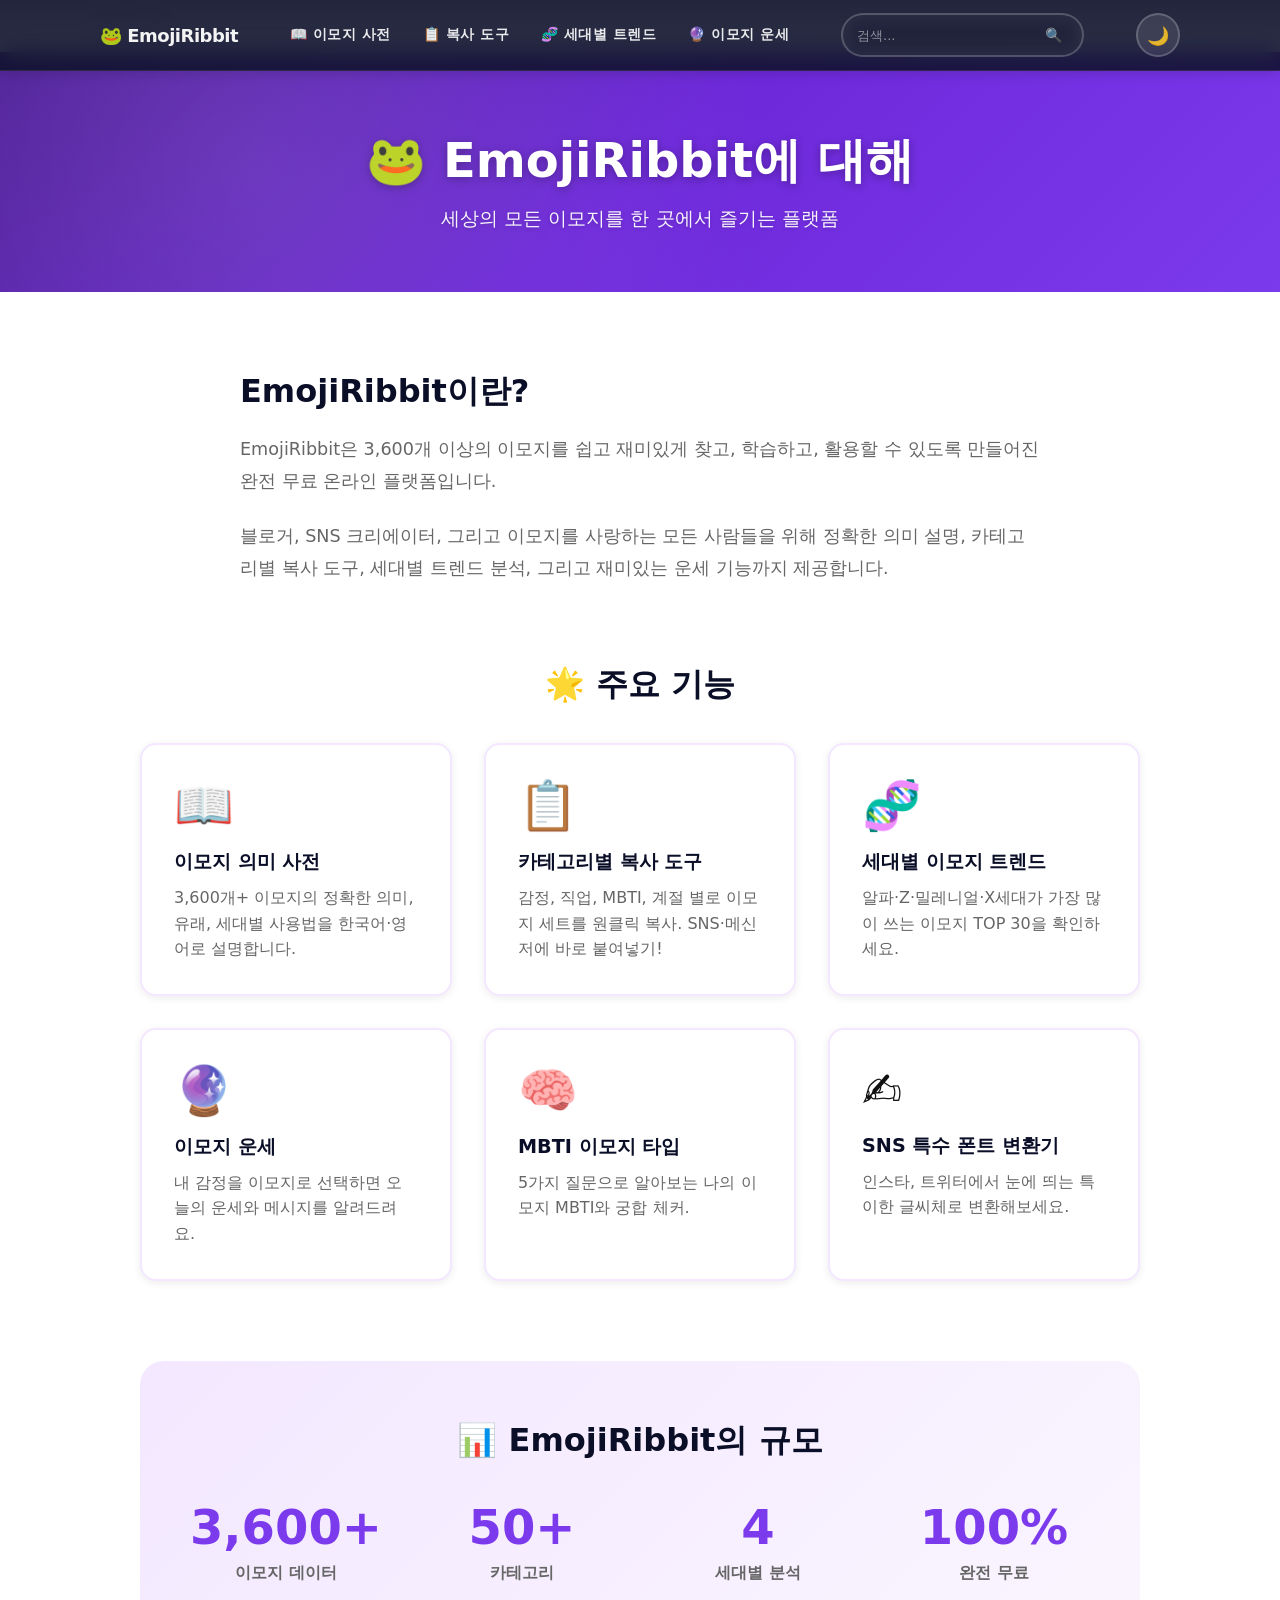
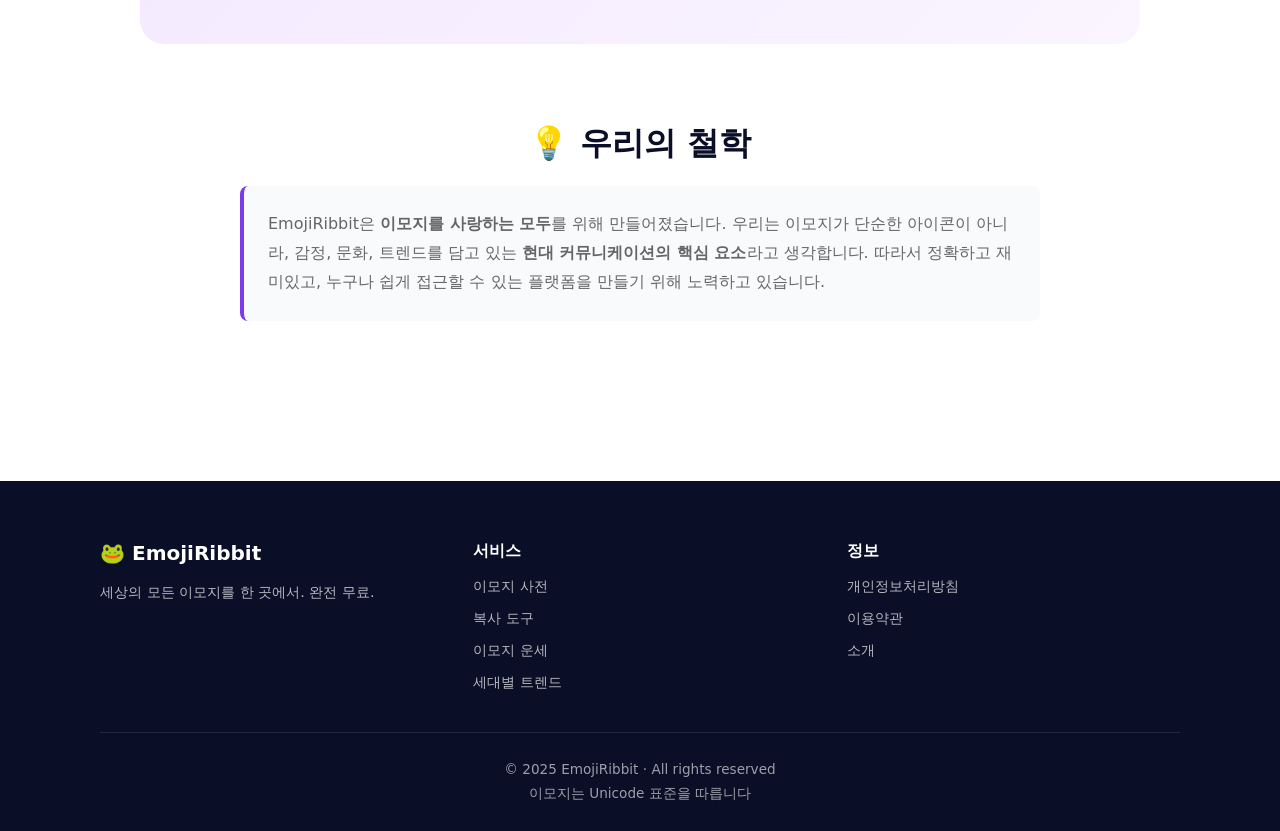
==== ad-site-main/about.html @ 046607f4 "Add files via upload" ====
<!DOCTYPE html>
<html lang="ko">
  <head>
    <meta charset="UTF-8" />
    <meta name="viewport" content="width=device-width, initial-scale=1.0" />
    <title>소개 - EmojiRibbit</title>
    <meta name="description" content="EmojiRibbit에 대해 알아보세요" />

    <!-- Favicon -->
    <link rel="icon" type="image/x-icon" href="assets/images/icon/favicon.ico" />
    <link rel="icon" type="image/png" href="assets/images/icon/favicon.png" />

    <link rel="stylesheet" href="https://cdnjs.cloudflare.com/ajax/libs/animate.css/4.1.1/animate.min.css" />
    <link rel="stylesheet" href="https://unpkg.com/aos@2.3.1/dist/aos.css" />
    <link rel="stylesheet" href="assets/css/commons.css" />
    <link rel="stylesheet" href="assets/css/style.css" />
    <link rel="stylesheet" href="assets/css/subpage.css" />
  </head>

  <body>
    <!-- Header -->
    <header class="site-header">
      <div class="container">
        <div class="site-header__inner">
          <a href="index.html" class="site-logo">🐸 EmojiRibbit</a>
          <nav class="site-nav">
            <a href="dictionary.html" class="site-nav__link">📖 이모지 사전</a>
            <a href="copy-tool.html" class="site-nav__link">📋 복사 도구</a>
            <a href="trends.html" class="site-nav__link">🧬 세대별 트렌드</a>
            <a href="fortune.html" class="site-nav__link">🔮 이모지 운세</a>
          </nav>
          <div class="search-wrapper">
            <input type="search" class="search-input" placeholder="검색..." />
            <button class="search-btn">🔍</button>
          </div>
          <button class="theme-toggle" data-theme-toggle>
            <span class="theme-icon">🌙</span>
          </button>
          <button class="nav-toggle" data-nav-toggle>
            <span class="nav-toggle__line"></span>
            <span class="nav-toggle__line"></span>
            <span class="nav-toggle__line"></span>
          </button>
        </div>
      </div>
    </header>

    <!-- Breadcrumb -->
    <section class="breadcrumb-section">
      <div class="container">
        <div class="breadcrumb">
          <a href="index.html" class="breadcrumb__link">홈</a>
          <span class="breadcrumb__separator">/</span>
          <span class="breadcrumb__current">소개</span>
        </div>
      </div>
    </section>

    <!-- Hero Section -->
    <section class="page-hero" style="background:linear-gradient(135deg, #4c1d95 0%, #6d28d9 50%, #7c3aed 100%);
      padding:80px 20px 60px; text-align:center; color:white;">
      <div class="container">
        <h1 style="font-size:3rem; font-weight:800; margin-bottom:16px; text-shadow:0 2px 8px rgba(0,0,0,0.3);">
          🐸 EmojiRibbit에 대해
        </h1>
        <p style="font-size:1.2rem; opacity:0.95; text-shadow:0 1px 4px rgba(0,0,0,0.2);">
          세상의 모든 이모지를 한 곳에서 즐기는 플랫폼
        </p>
      </div>
    </section>

    <!-- Main Content -->
    <main class="container" style="padding:80px 20px;">
      
      <!-- 프로젝트 소개 -->
      <section style="max-width:800px; margin:0 auto 80px;">
        <h2 style="font-size:2rem; font-weight:700; color:#0a0e27; margin-bottom:24px;">
          EmojiRibbit이란?
        </h2>
        <p style="font-size:1.1rem; color:#666; line-height:1.8; margin-bottom:24px;">
          EmojiRibbit은 3,600개 이상의 이모지를 쉽고 재미있게 찾고, 학습하고, 활용할 수 있도록 만들어진 
          완전 무료 온라인 플랫폼입니다.
        </p>
        <p style="font-size:1.1rem; color:#666; line-height:1.8;">
          블로거, SNS 크리에이터, 그리고 이모지를 사랑하는 모든 사람들을 위해 
          정확한 의미 설명, 카테고리별 복사 도구, 세대별 트렌드 분석, 그리고 재미있는 운세 기능까지 
          제공합니다.
        </p>
      </section>

      <!-- 주요 기능 -->
      <section style="max-width:1000px; margin:0 auto 80px;">
        <h2 style="font-size:2rem; font-weight:700; color:#0a0e27; margin-bottom:40px; text-align:center;">
          🌟 주요 기능
        </h2>
        
        <div style="display:grid; grid-template-columns:repeat(auto-fit, minmax(260px, 1fr)); gap:32px;">
          <!-- Feature 1 -->
          <div style="background:white; border-radius:16px; padding:32px; box-shadow:0 2px 8px rgba(0,0,0,0.08);
            border:2px solid #f3e8ff;">
            <div style="font-size:3rem; margin-bottom:16px;">📖</div>
            <h3 style="font-size:1.2rem; font-weight:700; color:#0a0e27; margin-bottom:12px;">
              이모지 의미 사전
            </h3>
            <p style="color:#666; line-height:1.6;">
              3,600개+ 이모지의 정확한 의미, 유래, 세대별 사용법을 한국어·영어로 설명합니다.
            </p>
          </div>

          <!-- Feature 2 -->
          <div style="background:white; border-radius:16px; padding:32px; box-shadow:0 2px 8px rgba(0,0,0,0.08);
            border:2px solid #f3e8ff;">
            <div style="font-size:3rem; margin-bottom:16px;">📋</div>
            <h3 style="font-size:1.2rem; font-weight:700; color:#0a0e27; margin-bottom:12px;">
              카테고리별 복사 도구
            </h3>
            <p style="color:#666; line-height:1.6;">
              감정, 직업, MBTI, 계절 별로 이모지 세트를 원클릭 복사. SNS·메신저에 바로 붙여넣기!
            </p>
          </div>

          <!-- Feature 3 -->
          <div style="background:white; border-radius:16px; padding:32px; box-shadow:0 2px 8px rgba(0,0,0,0.08);
            border:2px solid #f3e8ff;">
            <div style="font-size:3rem; margin-bottom:16px;">🧬</div>
            <h3 style="font-size:1.2rem; font-weight:700; color:#0a0e27; margin-bottom:12px;">
              세대별 이모지 트렌드
            </h3>
            <p style="color:#666; line-height:1.6;">
              알파·Z·밀레니얼·X세대가 가장 많이 쓰는 이모지 TOP 30을 확인하세요.
            </p>
          </div>

          <!-- Feature 4 -->
          <div style="background:white; border-radius:16px; padding:32px; box-shadow:0 2px 8px rgba(0,0,0,0.08);
            border:2px solid #f3e8ff;">
            <div style="font-size:3rem; margin-bottom:16px;">🔮</div>
            <h3 style="font-size:1.2rem; font-weight:700; color:#0a0e27; margin-bottom:12px;">
              이모지 운세
            </h3>
            <p style="color:#666; line-height:1.6;">
              내 감정을 이모지로 선택하면 오늘의 운세와 메시지를 알려드려요.
            </p>
          </div>

          <!-- Feature 5 -->
          <div style="background:white; border-radius:16px; padding:32px; box-shadow:0 2px 8px rgba(0,0,0,0.08);
            border:2px solid #f3e8ff;">
            <div style="font-size:3rem; margin-bottom:16px;">🧠</div>
            <h3 style="font-size:1.2rem; font-weight:700; color:#0a0e27; margin-bottom:12px;">
              MBTI 이모지 타입
            </h3>
            <p style="color:#666; line-height:1.6;">
              5가지 질문으로 알아보는 나의 이모지 MBTI와 궁합 체커.
            </p>
          </div>

          <!-- Feature 6 -->
          <div style="background:white; border-radius:16px; padding:32px; box-shadow:0 2px 8px rgba(0,0,0,0.08);
            border:2px solid #f3e8ff;">
            <div style="font-size:3rem; margin-bottom:16px;">✍️</div>
            <h3 style="font-size:1.2rem; font-weight:700; color:#0a0e27; margin-bottom:12px;">
              SNS 특수 폰트 변환기
            </h3>
            <p style="color:#666; line-height:1.6;">
              인스타, 트위터에서 눈에 띄는 특이한 글씨체로 변환해보세요.
            </p>
          </div>
        </div>
      </section>

      <!-- 통계 -->
      <section style="background:linear-gradient(135deg, #f3e8ff 0%, #faf5ff 100%); border-radius:24px;
        padding:60px 40px; text-align:center; margin:0 auto 80px; max-width:1000px;">
        <h2 style="font-size:2rem; font-weight:700; color:#0a0e27; margin-bottom:40px;">
          📊 EmojiRibbit의 규모
        </h2>
        
        <div style="display:grid; grid-template-columns:repeat(auto-fit, minmax(180px, 1fr)); gap:24px;">
          <div>
            <div style="font-size:3rem; font-weight:900; color:#7c3aed; margin-bottom:8px;">3,600+</div>
            <div style="font-size:1rem; color:#666; font-weight:600;">이모지 데이터</div>
          </div>
          <div>
            <div style="font-size:3rem; font-weight:900; color:#7c3aed; margin-bottom:8px;">50+</div>
            <div style="font-size:1rem; color:#666; font-weight:600;">카테고리</div>
          </div>
          <div>
            <div style="font-size:3rem; font-weight:900; color:#7c3aed; margin-bottom:8px;">4</div>
            <div style="font-size:1rem; color:#666; font-weight:600;">세대별 분석</div>
          </div>
          <div>
            <div style="font-size:3rem; font-weight:900; color:#7c3aed; margin-bottom:8px;">100%</div>
            <div style="font-size:1rem; color:#666; font-weight:600;">완전 무료</div>
          </div>
        </div>
      </section>

      <!-- 개발 철학 -->
      <section style="max-width:800px; margin:0 auto 80px;">
        <h2 style="font-size:2rem; font-weight:700; color:#0a0e27; margin-bottom:24px; text-align:center;">
          💡 우리의 철학
        </h2>
        <div style="background:#f9fafb; border-left:4px solid #7c3aed; padding:24px; border-radius:8px;">
          <p style="color:#666; line-height:1.8; margin:0;">
            EmojiRibbit은 <strong>이모지를 사랑하는 모두</strong>를 위해 만들어졌습니다. 
            우리는 이모지가 단순한 아이콘이 아니라, 감정, 문화, 트렌드를 담고 있는 
            <strong>현대 커뮤니케이션의 핵심 요소</strong>라고 생각합니다. 
            따라서 정확하고 재미있고, 누구나 쉽게 접근할 수 있는 플랫폼을 만들기 위해 노력하고 있습니다.
          </p>
        </div>
      </section>

    </main>

    <!-- Footer -->
    <footer class="site-footer">
      <div class="container">
        <div class="site-footer__content">
          <div class="site-footer__section">
            <div class="site-footer__logo">🐸 EmojiRibbit</div>
            <p class="site-footer__description">세상의 모든 이모지를 한 곳에서. 완전 무료.</p>
          </div>
          <div class="site-footer__section">
            <h3 class="site-footer__heading">서비스</h3>
            <ul class="site-footer__list">
              <li><a href="dictionary.html">이모지 사전</a></li>
              <li><a href="copy-tool.html">복사 도구</a></li>
              <li><a href="fortune.html">이모지 운세</a></li>
              <li><a href="trends.html">세대별 트렌드</a></li>
            </ul>
          </div>
          <div class="site-footer__section">
            <h3 class="site-footer__heading">정보</h3>
            <ul class="site-footer__list">
              <li><a href="privacy.html">개인정보처리방침</a></li>
              <li><a href="terms.html">이용약관</a></li>
              <li><a href="about.html">소개</a></li>
            </ul>
          </div>
        </div>
        <div class="site-footer__bottom">
          <p>&copy; 2025 EmojiRibbit · All rights reserved</p>
          <p>이모지는 Unicode 표준을 따릅니다</p>
        </div>
      </div>
    </footer>

    <!-- Scripts -->
    <script src="https://unpkg.com/aos@2.3.1/dist/aos.js"></script>
    <script src="assets/js/main.js"></script>
    <script src="assets/js/page-transition.js"></script>
  </body>
</html>
---- ad-site-main/assets/css/commons.css ----
/* commons.css
  - 프로젝트 전역(공통) 스타일 가이드 전용
  - reset/normalize, typography scale, color tokens, spacing, layout util 등을 여기에 둡니다.
*/

/* ========== Design Tokens ========== */
:root {
  /* Light Mode */
  --color-text: #111;
  --color-muted: #666;
  --color-bg: #fff;
  --color-border: #e5e7eb;

  /* Dark Mode */
  --color-text-dark: #f5f5f5;
  --color-muted-dark: #b0b0b0;
  --color-bg-dark: #0f0f0f;
  --color-border-dark: #2a2a2a;

  /* Brand Colors */
  --color-primary: #6366f1;
  --color-primary-dark: #818cf8;
  --color-accent: #ec4899;
  --color-success: #10b981;

  /* Gradients */
  --gradient-hero: linear-gradient(135deg, #667eea 0%, #764ba2 25%, #f093fb 50%, #4facfe 75%, #00f2fe 100%);
  --gradient-hero-mobile: linear-gradient(180deg, #667eea 0%, #764ba2 50%, #f093fb 100%);

  --font-sans: system-ui, -apple-system, "Segoe UI", Roboto, "Noto Sans KR",
    "Apple SD Gothic Neo", "Malgun Gothic", "Helvetica Neue", Arial, sans-serif;

  --radius-1: 8px;
  --radius-2: 12px;
  --radius-3: 16px;
  --shadow-1: 0 8px 24px rgba(0, 0, 0, 0.08);
  --shadow-2: 0 12px 32px rgba(0, 0, 0, 0.12);
  --shadow-3: 0 20px 48px rgba(0, 0, 0, 0.16);

  /* Transitions */
  --transition-fast: 150ms ease;
  --transition-base: 250ms ease;
  --transition-slow: 400ms ease;
}

/* Dark Mode */
html[data-theme="dark"] {
  --color-text: var(--color-text-dark);
  --color-muted: var(--color-muted-dark);
  --color-bg: var(--color-bg-dark);
  --color-border: var(--color-border-dark);
}

/* ========== Base / Reset (lightweight) ========== */
*,
*::before,
*::after {
  box-sizing: border-box;
}

html,
body {
  height: 100%;
  scroll-behavior: smooth;
}

body {
  margin: 0;
  font-family: var(--font-sans);
  color: var(--color-text);
  background: var(--color-bg);
  -webkit-font-smoothing: antialiased;
  -moz-osx-font-smoothing: grayscale;
  text-rendering: optimizeLegibility;
  transition: background-color var(--transition-base),
    color var(--transition-base);
}

img,
svg,
video,
canvas {
  display: block;
  max-width: 100%;
}

a {
  color: inherit;
  text-decoration: none;
}

button,
input,
select,
textarea {
  font: inherit;
}

/* ========== Typography ========== */
h1, h2, h3, h4, h5, h6 {
  margin: 0;
  font-weight: 700;
  line-height: 1.2;
}

p {
  margin: 0;
}

/* ========== Buttons (Base Style) ========== */
.btn {
  display: inline-flex;
  align-items: center;
  justify-content: center;
  gap: 8px;
  padding: 14px 28px;
  border-radius: var(--radius-2);
  font-size: 14px;
  font-weight: 600;
  letter-spacing: 0.5px;
  border: none;
  cursor: pointer;
  transition: all var(--transition-fast);
  text-decoration: none;
}

.btn--primary {
  background: linear-gradient(135deg, #667eea 0%, #764ba2 100%);
  color: white;
  box-shadow: 0 4px 15px rgba(102, 126, 234, 0.4);
}

.btn--primary:hover {
  transform: translateY(-2px);
  box-shadow: 0 6px 20px rgba(102, 126, 234, 0.6);
}

.btn--primary:active {
  transform: translateY(0);
}

.btn--secondary {
  background: rgba(236, 72, 153, 0.1);
  color: #ec4899;
  border: 2px solid #ec4899;
}

.btn--secondary:hover {
  background: rgba(236, 72, 153, 0.2);
  transform: translateY(-2px);
}

.btn--secondary:active {
  transform: translateY(0);
}

/* ========== Utilities ========== */
.container {
  width: min(1120px, calc(100% - 40px));
  margin-inline: auto;
  padding-inline: 20px;
}

.sr-only {
  position: absolute;
  width: 1px;
  height: 1px;
  padding: 0;
  margin: -1px;
  overflow: hidden;
  clip: rect(0, 0, 0, 0);
  white-space: nowrap;
  border: 0;
}

/* Responsive Typography Scale */
@media (max-width: 768px) {
  .container {
    width: min(100%, calc(100% - 32px));
  }
}

/* Toast Animations */
@keyframes slideIn {
  from {
    transform: translateX(120%);
    opacity: 0;
  }
  to {
    transform: translateX(0);
    opacity: 1;
  }
}

@keyframes slideOut {
  from {
    transform: translateX(0);
    opacity: 1;
  }
  to {
    transform: translateX(120%);
    opacity: 0;
  }
}
---- ad-site-main/assets/css/style.css ----
/* style.css
  - 페이지/섹션별 디자인 구현 전용
  - commons.css의 토큰/유틸을 가져다 실제 UI를 여기서 구성합니다.
*/

/* ========== Hero: Rich Multi-Color Gradient Background ========== */

/* Main Hero Container */
.hero {
  position: relative;
  width: 100vw;
  height: 100vh;
  overflow: hidden;
  display: grid;
  place-items: center;
  isolation: isolate;
  background: #0a0e27;
}

/* Multi-Layer Gradient Overlay for Rich Color Depth */
.hero__overlay {
  position: absolute;
  inset: 0;
  z-index: 1;
  background:
    /* Base linear gradient: left to right with purple, blue, pink, orange */
    linear-gradient(
      135deg,
      #2d1b5e 0%,
      #3d2878 15%,
      #2c5282 25%,
      #6b4fa1 35%,
      #b946ef 50%,
      #ec4899 65%,
      #f97316 80%,
      #ea580c 100%
    );
  
  /* Radial gradient: top-left blue/purple glow */
  background-blend-mode: multiply;
}

.hero__overlay::before {
  content: "";
  position: absolute;
  inset: 0;
  background: radial-gradient(
    circle 600px at 20% 30%,
    rgba(59, 130, 246, 0.4) 0%,
    rgba(99, 102, 241, 0.2) 30%,
    transparent 70%
  );
  pointer-events: none;
  z-index: 2;
}

.hero__overlay::after {
  content: "";
  position: absolute;
  inset: 0;
  background:
    /* Bottom-right orange/red glow */
    radial-gradient(
      circle 800px at 85% 90%,
      rgba(249, 115, 22, 0.5) 0%,
      rgba(234, 88, 12, 0.3) 30%,
      transparent 60%
    ),
    /* Left-bottom cyan glow */
    radial-gradient(
      circle 400px at 15% 75%,
      rgba(34, 211, 238, 0.3) 0%,
      transparent 50%
    ),
    /* Center-top pink glow */
    radial-gradient(
      circle 500px at 50% 20%,
      rgba(236, 72, 153, 0.3) 0%,
      transparent 50%
    );
  pointer-events: none;
  z-index: 1;
}

/* Soft glow animation */
@keyframes glowPulse {
  0%, 100% {
    opacity: 0.95;
  }
  50% {
    opacity: 1;
  }
}

.hero__overlay {
  animation: glowPulse 8s ease-in-out infinite;
}

/* ========== Character Images Positioning ========== */
.hero__character {
  position: absolute;
  z-index: 2;
  max-width: none;
}

/* Left bottom character - hero-bg1 */
.hero__character--left {
  width: clamp(280px, 35vw, 500px);
  height: auto;
  bottom: -80px;
  left: -120px;
  animation: floatLeft 6s ease-in-out infinite;
  filter: drop-shadow(0 10px 30px rgba(0, 0, 0, 0.3));
}

@keyframes floatLeft {
  0%, 100% {
    transform: translateY(0) rotate(-5deg);
  }
  50% {
    transform: translateY(-30px) rotate(-5deg);
  }
}

/* Right top character - hero-bg2 */
.hero__character--right {
  width: clamp(200px, 28vw, 420px);
  height: auto;
  top: -80px;
  right: -100px;
  animation: floatRight 7s ease-in-out infinite;
  filter: drop-shadow(0 10px 30px rgba(0, 0, 0, 0.3));
}

@keyframes floatRight {
  0%, 100% {
    transform: translateY(0) rotate(8deg);
  }
  50% {
    transform: translateY(30px) rotate(8deg);
  }
}

/* ========== Decorative Elements ========== */
.hero__decorations {
  position: absolute;
  inset: 0;
  z-index: 2;
  pointer-events: none;
}

/* Base decoration style */
.hero__decoration {
  position: absolute;
  font-size: 24px;
  filter: drop-shadow(0 4px 8px rgba(0, 0, 0, 0.2));
}

/* Emoji decorations */
.hero__decoration--emoji {
  font-size: clamp(20px, 4vw, 48px);
  opacity: 0.85;
  animation: floatEmoji 5s ease-in-out infinite;
}

.left-emoji {
  left: 8%;
  top: 45%;
  animation-delay: 0s;
}

.right-emoji {
  right: 5%;
  top: 55%;
  animation-delay: 1s;
  font-size: clamp(28px, 5vw, 56px);
}

@keyframes floatEmoji {
  0%, 100% {
    transform: translateY(0) rotate(0deg);
    opacity: 0.85;
  }
  50% {
    transform: translateY(-12px) rotate(5deg);
    opacity: 1;
  }
}

/* Sparkle decorations */
.hero__decoration--sparkle {
  font-size: clamp(18px, 3vw, 36px);
  animation: sparkleFloat 4s ease-in-out infinite;
  opacity: 0.8;
}

.top-left-sparkle {
  left: 10%;
  top: 15%;
  animation-delay: 0.5s;
}

@keyframes sparkleFloat {
  0%, 100% {
    transform: translateY(0) scale(1);
    opacity: 0.8;
  }
  50% {
    transform: translateY(-8px) scale(1.2);
    opacity: 1;
  }
}

/* Star/Cube decorations */
.hero__decoration--star,
.hero__decoration--cube {
  font-size: clamp(16px, 2.5vw, 32px);
  animation: twinkleStar 3s ease-in-out infinite;
}

.right-bottom-star {
  right: 8%;
  bottom: 20%;
  animation-delay: 0.3s;
}

.top-center-cube {
  left: 50%;
  top: 10%;
  transform: translateX(-50%);
  animation-delay: 1s;
}

@keyframes twinkleStar {
  0%, 100% {
    opacity: 0.7;
    transform: rotate(0deg) scale(1);
  }
  50% {
    opacity: 1;
    transform: rotate(180deg) scale(1.1);
  }
}

/* ========== Heart Balloons ========== */
.hero__heart-balloon {
  position: absolute;
  width: clamp(40px, 8vw, 80px);
  height: clamp(40px, 8vw, 80px);
  border-radius: 50%;
  background: linear-gradient(135deg, rgba(168, 85, 247, 0.9), rgba(139, 92, 246, 0.85));
  box-shadow: 
    inset 0 -5px 15px rgba(0, 0, 0, 0.2),
    0 8px 20px rgba(168, 85, 247, 0.4),
    0 0 30px rgba(168, 85, 247, 0.3);
  display: flex;
  align-items: center;
  justify-content: center;
  font-size: clamp(20px, 4vw, 40px);
  animation: floatBalloon 4s ease-in-out infinite;
  z-index: 3;
  pointer-events: none;
}

.heart-balloon__content {
  display: block;
  text-shadow: 0 2px 4px rgba(0, 0, 0, 0.2);
}

/* Heart balloon positions - Right Top */
.heart-balloon-1 {
  top: 15%;
  right: 12%;
  animation-delay: 0s;
}

.heart-balloon-2 {
  top: 22%;
  right: 5%;
  width: clamp(35px, 6vw, 65px);
  height: clamp(35px, 6vw, 65px);
  animation-delay: 0.5s;
}

.heart-balloon-3 {
  top: 12%;
  right: 22%;
  width: clamp(50px, 9vw, 90px);
  height: clamp(50px, 9vw, 90px);
  animation-delay: 1s;
}

/* Heart balloon positions - Right Middle */
.heart-balloon-4 {
  top: 55%;
  right: 8%;
  animation-delay: 0.3s;
}

.heart-balloon-5 {
  top: 65%;
  right: 16%;
  width: clamp(42px, 7vw, 75px);
  height: clamp(42px, 7vw, 75px);
  animation-delay: 0.8s;
}

.heart-balloon-6 {
  top: 48%;
  right: 22%;
  width: clamp(48px, 8vw, 85px);
  height: clamp(48px, 8vw, 85px);
  animation-delay: 1.3s;
}

@keyframes floatBalloon {
  0%, 100% {
    transform: translateY(0) rotate(0deg);
    opacity: 0.9;
  }
  50% {
    transform: translateY(-15px) rotate(-8deg);
    opacity: 1;
  }
}

/* ========== Glow Dots ========== */
.hero__glow-dot {
  position: absolute;
  border-radius: 50%;
  background: radial-gradient(circle, rgba(255, 255, 255, 0.8), rgba(255, 255, 255, 0.2));
  box-shadow: 0 0 20px rgba(255, 255, 255, 0.5);
  animation: glowBob 3s ease-in-out infinite;
}

.glow-dot-1 {
  width: 8px;
  height: 8px;
  left: 20%;
  top: 25%;
  animation-delay: 0s;
}

.glow-dot-2 {
  width: 6px;
  height: 6px;
  right: 15%;
  top: 35%;
  animation-delay: 0.7s;
}

.glow-dot-3 {
  width: 5px;
  height: 5px;
  left: 75%;
  bottom: 25%;
  animation-delay: 1.4s;
}

@keyframes glowBob {
  0%, 100% {
    transform: translateY(0);
    opacity: 0.6;
  }
  50% {
    transform: translateY(-8px);
    opacity: 1;
  }
}

/* Hero Content */
.hero__content {
  position: relative;
  z-index: 2;
  width: 100%;
  padding-top: 76px;
  display: grid;
  place-items: center;
  text-align: center;
}

.hero__content-inner {
  max-width: 900px;
  padding: 0 20px;
}

.hero__eyebrow {
  margin: 0 0 16px;
  font-size: 14px;
  letter-spacing: 0.1em;
  text-transform: uppercase;
  color: rgba(255, 255, 255, 0.95);
  font-weight: 700;
  text-shadow: 
    0 2px 8px rgba(0, 0, 0, 0.5),
    0 4px 12px rgba(0, 0, 0, 0.4);
}

.hero__title {
  margin: 0 0 20px 0;
  font-weight: 900;
  letter-spacing: -0.02em;
  line-height: 1.1;
  font-size: clamp(48px, 8vw, 80px);
  color: #ffffff;
  /* 강렬한 3D 텍스트 섀도우 */
  text-shadow: 
    0 2px 4px rgba(0, 0, 0, 0.5),
    0 4px 8px rgba(0, 0, 0, 0.6),
    0 8px 16px rgba(0, 0, 0, 0.7),
    0 12px 20px rgba(0, 0, 0, 0.6),
    0 -1px 0 rgba(0, 0, 0, 0.2);
  filter: drop-shadow(0 4px 12px rgba(0, 0, 0, 0.5));
  animation: titleGlow 4s ease-in-out infinite;
}

@keyframes titleGlow {
  0%, 100% {
    text-shadow: 
      0 2px 4px rgba(0, 0, 0, 0.5),
      0 4px 8px rgba(0, 0, 0, 0.6),
      0 8px 16px rgba(0, 0, 0, 0.7),
      0 12px 20px rgba(0, 0, 0, 0.6),
      0 -1px 0 rgba(0, 0, 0, 0.2);
  }
  50% {
    text-shadow: 
      0 2px 4px rgba(0, 0, 0, 0.5),
      0 4px 8px rgba(0, 0, 0, 0.6),
      0 8px 16px rgba(0, 0, 0, 0.7),
      0 12px 20px rgba(0, 0, 0, 0.8),
      0 -1px 0 rgba(0, 0, 0, 0.2);
  }
}

.hero__subtitle {
  margin: 0 auto 28px;
  max-width: 65ch;
  font-size: clamp(16px, 1.5vw, 20px);
  line-height: 1.6;
  color: rgba(255, 255, 255, 0.95);
  font-weight: 600;
  text-shadow: 
    0 2px 8px rgba(0, 0, 0, 0.5),
    0 4px 12px rgba(0, 0, 0, 0.4);
}

/* Meta Stats */
.hero__meta {
  margin: 0 0 32px 0;
  display: inline-flex;
  align-items: center;
  gap: 16px;
  padding: 12px 20px;
  border: 2px solid rgba(255, 255, 255, 0.25);
  border-radius: 50px;
  background: rgba(255, 255, 255, 0.08);
  backdrop-filter: blur(10px);
  -webkit-backdrop-filter: blur(10px);
  flex-wrap: wrap;
  justify-content: center;
}

.hero__meta-item {
  font-size: 12px;
  letter-spacing: 0.08em;
  text-transform: uppercase;
  color: rgba(255, 255, 255, 0.75);
  font-weight: 600;
}

.hero__meta-dot {
  width: 5px;
  height: 5px;
  border-radius: 50%;
  background: rgba(255, 255, 255, 0.35);
}

/* CTA Buttons */
.hero__buttons {
  display: flex;
  align-items: center;
  justify-content: center;
  gap: 24px;
  flex-wrap: wrap;
  margin-bottom: 60px;
}

.hero__buttons .btn {
  padding: 16px 40px;
  font-size: 16px;
  font-weight: 700;
  border-radius: 50px;
  border: none;
  cursor: pointer;
  transition: all 300ms cubic-bezier(0.2, 0.8, 0.2, 1);
  letter-spacing: 0.5px;
}

/* Primary Button - Strong Gradient */
.hero__buttons .btn--primary-gradient {
  background: linear-gradient(
    135deg,
    #667eea 0%,
    #764ba2 30%,
    #ec4899 70%,
    #f97316 100%
  );
  color: white;
  box-shadow: 
    0 8px 20px rgba(102, 126, 234, 0.4),
    0 4px 12px rgba(236, 72, 153, 0.3),
    inset 0 1px 0 rgba(255, 255, 255, 0.2);
  position: relative;
  overflow: hidden;
}

.hero__buttons .btn--primary-gradient::before {
  content: "";
  position: absolute;
  inset: 0;
  background: linear-gradient(
    135deg,
    rgba(255, 255, 255, 0.2) 0%,
    transparent 50%,
    rgba(0, 0, 0, 0.1) 100%
  );
  pointer-events: none;
}

.hero__buttons .btn--primary-gradient:hover {
  transform: translateY(-4px) scale(1.05);
  box-shadow: 
    0 12px 28px rgba(102, 126, 234, 0.6),
    0 6px 16px rgba(236, 72, 153, 0.4),
    inset 0 1px 0 rgba(255, 255, 255, 0.3);
}

.hero__buttons .btn--primary-gradient:active {
  transform: translateY(-2px) scale(1.02);
}

/* Secondary Button - Subtle Glow */
.hero__buttons .btn--secondary-glow {
  background: transparent;
  color: white;
  border: 2px solid rgba(255, 255, 255, 0.6);
  box-shadow: 0 0 20px rgba(255, 255, 255, 0.1);
  position: relative;
  overflow: hidden;
}

.hero__buttons .btn--secondary-glow::before {
  content: "";
  position: absolute;
  inset: 0;
  background: linear-gradient(
    135deg,
    rgba(255, 255, 255, 0.1) 0%,
    transparent 50%,
    rgba(0, 0, 0, 0.05) 100%
  );
  pointer-events: none;
}

.hero__buttons .btn--secondary-glow:hover {
  background: rgba(255, 255, 255, 0.12);
  border-color: white;
  transform: translateY(-4px) scale(1.05);
  box-shadow: 0 12px 28px rgba(255, 255, 255, 0.2);
}

.hero__buttons .btn--secondary-glow:active {
  transform: translateY(-2px) scale(1.02);
}

/* Keep old button classes for compatibility */

/* Scroll Indicator */
.hero__scroll {
  position: absolute;
  left: 50%;
  bottom: 24px;
  transform: translateX(-50%);
  z-index: 2;
  display: inline-flex;
  align-items: center;
  gap: 12px;
  padding: 10px 18px;
  border-radius: 50px;
  border: 2px solid rgba(255, 255, 255, 0.25);
  background: rgba(255, 255, 255, 0.08);
  backdrop-filter: blur(10px);
  -webkit-backdrop-filter: blur(10px);
  color: rgba(255, 255, 255, 0.75);
  animation: bounce 2s infinite;
}

.hero__scroll-label {
  font-size: 12px;
  letter-spacing: 0.1em;
  text-transform: uppercase;
  font-weight: 600;
}

.hero__scroll-line {
  width: 24px;
  height: 1px;
  background: rgba(255, 255, 255, 0.4);
  transform-origin: left center;
  animation: scrollLine 1.8s ease-in-out infinite;
}

@keyframes scrollLine {
  0%, 100% {
    transform: scaleX(0.6);
    opacity: 0.6;
  }
  50% {
    transform: scaleX(1);
    opacity: 1;
  }
}

@keyframes bounce {
  0%, 100% {
    transform: translateX(-50%) translateY(0);
  }
  50% {
    transform: translateX(-50%) translateY(8px);
  }
}

/* ========== Header / Navigation ========== */

.site-header {
  position: fixed;
  top: 0;
  left: 0;
  right: 0;
  z-index: 40;
  backdrop-filter: blur(12px);
  -webkit-backdrop-filter: blur(12px);
  background: linear-gradient(180deg, rgba(10, 14, 39, 0.9) 0%, rgba(10, 14, 39, 0.85) 100%);
  border-bottom: 1px solid rgba(255, 255, 255, 0.1);
  box-shadow: 0 2px 12px rgba(0, 0, 0, 0.15);
}

.site-header__inner {
  height: 70px;
  display: flex;
  align-items: center;
  justify-content: space-between;
  gap: 24px;
}

/* Logo */
.site-logo {
  font-size: 18px;
  font-weight: 800;
  letter-spacing: -0.5px;
  color: rgba(255, 255, 255, 0.95);
  padding: 10px 0;
  transition: all var(--transition-fast);
  display: flex;
  align-items: center;
  gap: 6px;
}

.site-logo:hover {
  transform: scale(1.05);
  color: white;
}

/* Navigation Menu */
.site-nav {
  display: flex;
  align-items: center;
  gap: 32px;
}

.site-nav-group {
  display: flex;
  align-items: center;
  gap: 12px;
  position: relative;
}

.site-nav__link {
  position: relative;
  font-size: 14px;
  font-weight: 600;
  letter-spacing: 0.5px;
  color: rgba(255, 255, 255, 0.9);
  padding: 10px 0;
  opacity: 1;
  transition: opacity var(--transition-fast), transform var(--transition-fast), color var(--transition-fast);
  cursor: pointer;
  white-space: nowrap;
  display: inline-block;
}

.site-nav__link--sub {
  font-size: 12px;
  opacity: 0.7;
  font-weight: 500;
  letter-spacing: 0px;
  padding-left: 8px;
}

.site-nav__link--sub:hover,
.site-nav__link--sub:focus-visible {
  opacity: 1;
}

.site-nav__link:hover,
.site-nav__link:focus-visible {
  opacity: 1;
  transform: translateY(-2px);
}

.site-nav__link::after {
  content: "";
  position: absolute;
  left: 0;
  right: 0;
  bottom: 0;
  height: 2px;
  background: linear-gradient(90deg, #667eea, #ec4899);
  transform: scaleX(0);
  transform-origin: left center;
  transition: transform var(--transition-fast);
}

.site-nav__link:hover::after,
.site-nav__link:focus-visible::after {
  transform: scaleX(1);
}

/* Search Bar */
.search-wrapper {
  display: flex;
  align-items: center;
  gap: 8px;
  padding: 8px 12px;
  border: 2px solid rgba(255, 255, 255, 0.2);
  border-radius: 50px;
  background: rgba(255, 255, 255, 0.08);
  backdrop-filter: blur(10px);
  -webkit-backdrop-filter: blur(10px);
  transition: all var(--transition-fast);
}

.search-wrapper:focus-within {
  background: rgba(255, 255, 255, 0.15);
  border-color: rgba(255, 255, 255, 0.35);
}

.search-input {
  flex: 1;
  background: transparent;
  border: none;
  color: rgba(255, 255, 255, 0.9);
  font-size: 13px;
  outline: none;
  min-width: 140px;
}

.search-input::placeholder {
  color: rgba(255, 255, 255, 0.5);
}

.search-btn {
  background: none;
  border: none;
  color: rgba(255, 255, 255, 0.75);
  font-size: 14px;
  cursor: pointer;
  padding: 4px 8px;
  transition: transform var(--transition-fast);
}

.search-btn:hover {
  transform: scale(1.15);
}

/* Theme Toggle */
.theme-toggle {
  background: rgba(255, 255, 255, 0.1);
  border: 2px solid rgba(255, 255, 255, 0.2);
  color: rgba(255, 255, 255, 0.85);
  width: 44px;
  height: 44px;
  border-radius: 50%;
  display: flex;
  align-items: center;
  justify-content: center;
  font-size: 18px;
  cursor: pointer;
  transition: all var(--transition-fast);
}

.theme-toggle:hover {
  background: rgba(255, 255, 255, 0.2);
  border-color: rgba(255, 255, 255, 0.4);
  transform: rotate(20deg);
}

.theme-icon {
  display: inline-block;
  transition: transform 600ms cubic-bezier(0.68, -0.55, 0.265, 1.55);
}

.theme-toggle:active .theme-icon {
  transform: rotate(360deg);
}

/* Mobile Menu Toggle */
.nav-toggle {
  display: none;
  border: 2px solid rgba(255, 255, 255, 0.2);
  background: rgba(255, 255, 255, 0.08);
  color: rgba(255, 255, 255, 0.85);
  border-radius: 50%;
  width: 44px;
  height: 44px;
  align-items: center;
  justify-content: center;
  gap: 5px;
  cursor: pointer;
  flex-direction: column;
  transition: all var(--transition-fast);
}

.nav-toggle:hover {
  background: rgba(255, 255, 255, 0.15);
  border-color: rgba(255, 255, 255, 0.35);
}

.nav-toggle__line {
  width: 16px;
  height: 2px;
  background: rgba(255, 255, 255, 0.85);
  border-radius: 999px;
  transition: all var(--transition-fast);
}

/* Mobile Responsive */
@media (max-width: 1024px) {
  .site-header__inner {
    gap: 16px;
  }

  .site-nav {
    gap: 16px;
    flex-wrap: nowrap;
  }

  .site-nav__link {
    font-size: 13px;
    white-space: nowrap;
  }

  .search-wrapper {
    display: none;
  }
}

@media (max-width: 768px) {
  .site-header__inner {
    height: 64px;
    gap: 12px;
  }

  .site-logo {
    font-size: 16px;
  }

  .site-nav {
    position: fixed;
    top: 64px;
    left: 16px;
    right: 16px;
    flex-direction: column;
    gap: 12px;
    padding: 16px;
    border-radius: 16px;
    border: 2px solid rgba(255, 255, 255, 0.2);
    background: rgba(0, 0, 0, 0.4);
    backdrop-filter: blur(20px);
    -webkit-backdrop-filter: blur(20px);
    transform: translateY(-10px);
    opacity: 0;
    pointer-events: none;
    transition: opacity var(--transition-fast), transform var(--transition-fast);
  }

  .site-nav[data-open="true"] {
    opacity: 1;
    transform: translateY(0);
    pointer-events: auto;
  }

  .site-nav__link {
    padding: 12px 12px;
    width: 100%;
    text-align: left;
    font-size: 15px;
    white-space: nowrap;
  }

  .site-nav-group {
    flex-direction: column;
    gap: 0;
    width: 100%;
  }

  .site-nav-group .site-nav__link {
    width: 100%;
  }

  .site-nav__link--sub {
    padding-left: 28px;
    font-size: 13px;
    opacity: 0.8;
  }

  .site-nav__link::after {
    display: none;
  }

  .nav-toggle {
    display: flex;
  }

  .nav-toggle[aria-expanded="true"] .nav-toggle__line:nth-child(1) {
    transform: rotate(45deg) translate(8px, 8px);
  }

  .nav-toggle[aria-expanded="true"] .nav-toggle__line:nth-child(2) {
    opacity: 0;
  }

  .nav-toggle[aria-expanded="true"] .nav-toggle__line:nth-child(3) {
    transform: rotate(-45deg) translate(7px, -7px);
  }

  .hero {
    padding-top: 64px;
  }

  .hero__content {
    padding-top: 0;
  }

  .hero__buttons {
    flex-direction: column;
    width: 100%;
    padding: 0 20px;
    gap: 12px;
  }

  .hero__buttons .btn {
    width: 100%;
    max-width: 300px;
  }

  /* 모바일에서 캐릭터 크기 조정 */
  .hero__character--left {
    width: clamp(180px, 30vw, 300px);
    bottom: -60px;
    left: -80px;
  }

  .hero__character--right {
    width: clamp(120px, 20vw, 250px);
    top: -60px;
    right: -60px;
  }

  /* 모바일에서 장식 요소 조정 */
  .hero__decoration--emoji {
    font-size: clamp(16px, 3vw, 36px);
  }

  .left-emoji {
    left: 5%;
    top: 50%;
  }

  .right-emoji {
    right: 3%;
    top: 60%;
  }

  /* 하트 풍선 모바일 조정 */
  .hero__heart-balloon {
    width: clamp(32px, 6vw, 60px);
    height: clamp(32px, 6vw, 60px);
    font-size: clamp(16px, 3vw, 32px);
  }

  .heart-balloon-1 {
    top: 18%;
    right: 8%;
  }

  .heart-balloon-2 {
    top: 25%;
    right: 2%;
  }

  .heart-balloon-3 {
    top: 14%;
    right: 16%;
  }

  .heart-balloon-4 {
    top: 58%;
    right: 5%;
  }

  .heart-balloon-5 {
    top: 66%;
    right: 12%;
  }

  .heart-balloon-6 {
    top: 52%;
    right: 18%;
  }
}

/* ========== Animations ========== */

/* Fade in on load */
.hero__eyebrow,
.hero__title,
.hero__subtitle,
.hero__meta,
.hero__buttons {
  animation: fadeInUp 800ms cubic-bezier(0.25, 0.46, 0.45, 0.94) both;
}

.hero__eyebrow {
  animation-delay: 100ms;
}

.hero__title {
  animation-delay: 200ms;
}

.hero__subtitle {
  animation-delay: 300ms;
}

.hero__meta {
  animation-delay: 400ms;
}

.hero__buttons {
  animation-delay: 500ms;
}

@keyframes fadeInUp {
  from {
    opacity: 0;
    transform: translate3d(0, 40px, 0);
  }
  to {
    opacity: 1;
    transform: translate3d(0, 0, 0);
  }
}

/* Reduce motion */
@media (prefers-reduced-motion: reduce) {
  *,
  *::before,
  *::after {
    animation-duration: 0.01ms !important;
    animation-iteration-count: 1 !important;
    transition-duration: 0.01ms !important;
  }

  .hero__scroll-line {
    animation: none;
  }

  .hero {
    animation: none;
  }
}

/* ========== Features Section ========== */
.features {
  padding: 80px 0;
  background: linear-gradient(180deg, #f8f8fa 0%, #ffffff 100%);
  position: relative;
}

.features__header {
  text-align: center;
  margin-bottom: 60px;
}

.features__title {
  font-size: 2.5rem;
  font-weight: 700;
  color: #0a0e27;
  margin-bottom: 16px;
}

.features__subtitle {
  font-size: 1.125rem;
  color: #666;
}

.features__grid {
  display: grid;
  grid-template-columns: repeat(2, 1fr);
  gap: 32px;
}

@media (max-width: 768px) {
  .features__grid {
    grid-template-columns: 1fr;
  }
}

/* Feature Card */
.feature-card {
  background: white;
  border-radius: 16px;
  padding: 32px 24px;
  text-align: center;
  box-shadow: 0 2px 8px rgba(0, 0, 0, 0.08);
  transition: all 0.3s ease;
  border: 2px solid #f0f0f0;
  position: relative;
  overflow: hidden;
}

.feature-card::before {
  content: "";
  position: absolute;
  top: 0;
  left: -100%;
  width: 100%;
  height: 3px;
  background: linear-gradient(90deg, #667eea 0%, #764ba2 50%, #ec4899 100%);
  transition: left 0.3s ease;
}

.feature-card:hover {
  transform: translateY(-12px);
  box-shadow: 0 16px 32px rgba(185, 70, 239, 0.15);
  border-color: #b946ef;
}

.feature-card:hover::before {
  left: 0;
}

.feature-card__icon {
  font-size: 3rem;
  margin-bottom: 16px;
  display: inline-block;
  transition: transform 0.3s ease;
  animation: iconBounce 2s ease-in-out infinite;
}

.feature-card:hover .feature-card__icon {
  transform: scale(1.2) rotateZ(10deg);
  animation: none;
}

@keyframes iconBounce {
  0%, 100% {
    transform: translateY(0);
  }
  50% {
    transform: translateY(-10px);
  }
}

.feature-card__title {
  font-size: 1.25rem;
  font-weight: 600;
  color: #0a0e27;
  margin-bottom: 12px;
}

.feature-card__description {
  font-size: 0.95rem;
  color: #666;
  line-height: 1.6;
  margin-bottom: 20px;
}

.feature-card__link {
  display: inline-block;
  color: #b946ef;
  text-decoration: none;
  font-weight: 600;
  transition: all 0.3s ease;
  position: relative;
  padding: 4px 0;
}

.feature-card__link::after {
  content: "";
  position: absolute;
  bottom: -2px;
  left: 0;
  width: 0;
  height: 2px;
  background: linear-gradient(90deg, #b946ef, #ec4899);
  transition: width 0.3s ease;
}

.feature-card__link:hover {
  color: #ec4899;
  transform: translateX(4px);
}

.feature-card__link:hover::after {
  width: 100%;
}

/* ========== Most Used Section ========== */
.most-used {
  padding: 80px 0;
  background: linear-gradient(180deg, white 0%, #f8f8fa 100%);
  position: relative;
  overflow: hidden;
}

.most-used::before {
  content: "";
  position: absolute;
  top: 0;
  right: -200px;
  width: 400px;
  height: 400px;
  background: radial-gradient(circle, rgba(236, 72, 153, 0.08) 0%, transparent 70%);
  border-radius: 50%;
  pointer-events: none;
}

.most-used::after {
  content: "";
  position: absolute;
  bottom: 0;
  left: -200px;
  width: 400px;
  height: 400px;
  background: radial-gradient(circle, rgba(102, 126, 234, 0.08) 0%, transparent 70%);
  border-radius: 50%;
  pointer-events: none;
}

.most-used__header {
  display: flex;
  justify-content: space-between;
  align-items: center;
  margin-bottom: 48px;
}

.most-used__title {
  font-size: 2rem;
  font-weight: 700;
  color: #0a0e27;
}

.most-used__link {
  color: #b946ef;
  text-decoration: none;
  font-weight: 600;
  transition: color 0.3s ease;
}

.most-used__link:hover {
  color: #ec4899;
}

.emoji-grid {
  display: grid;
  grid-template-columns: repeat(auto-fit, minmax(80px, 1fr));
  gap: 12px;
  max-width: 100%;
}

.emoji-item {
  background: #f8f8fa;
  border-radius: 12px;
  padding: 20px;
  text-align: center;
  transition: all 0.3s ease;
  cursor: pointer;
}

.emoji-item:hover {
  background: linear-gradient(135deg, #667eea 0%, #764ba2 30%, #ec4899 70%, #f97316 100%);
  transform: scale(1.05);
}

.emoji-item__emoji {
  font-size: 2.5rem;
  display: block;
  margin-bottom: 8px;
}

.emoji-item__name {
  font-size: 0.85rem;
  color: #666;
  margin: 0;
}

.emoji-item:hover .emoji-item__name {
  color: white;
}

/* ========== Generations Section ========== */
.generations {
  padding: 80px 0;
  background: linear-gradient(180deg, #ffffff 0%, #f0e6ff 50%, #ffe6f0 100%);
  position: relative;
}

.generations__header {
  text-align: center;
  margin-bottom: 60px;
}

.generations__title {
  font-size: 2rem;
  font-weight: 700;
  color: #0a0e27;
}

.generations__grid {
  display: grid;
  grid-template-columns: repeat(auto-fit, minmax(200px, 1fr));
  gap: 32px;
}

.generation-card {
  background: white;
  border-radius: 16px;
  padding: 32px 24px;
  text-align: center;
  box-shadow: 0 4px 12px rgba(0, 0, 0, 0.08);
  transition: all 0.3s ease;
  border: 2px solid #f0f0f0;
  position: relative;
  overflow: hidden;
}

.generation-card::before {
  content: "";
  position: absolute;
  top: 0;
  left: 0;
  right: 0;
  height: 3px;
  background: linear-gradient(90deg, #667eea 0%, #764ba2 50%, #ec4899 100%);
}

.generation-card:hover {
  transform: translateY(-8px);
  box-shadow: 0 12px 24px rgba(185, 70, 239, 0.15);
  border-color: #b946ef;
}

.generation-card__label {
  font-size: 0.95rem;
  font-weight: 700;
  color: #0a0e27;
  margin-bottom: 20px;
  background: linear-gradient(135deg, #667eea 0%, #764ba2 50%, #ec4899 100%);
  -webkit-background-clip: text;
  -webkit-text-fill-color: transparent;
  background-clip: text;
}

.generation-card__emojis {
  display: flex;
  justify-content: center;
  gap: 12px;
  flex-wrap: wrap;
}

.generation-card__emojis span {
  font-size: 2rem;
  transition: transform 0.3s ease;
  display: inline-block;
}

.generation-card:hover .generation-card__emojis span {
  animation: emojiPop 0.6s ease;
}

@keyframes emojiPop {
  0% {
    transform: scale(1);
  }
  50% {
    transform: scale(1.3);
  }
  100% {
    transform: scale(1.2);
  }
}

/* ========== CTA Section ========== */
.cta-section {
  padding: 80px 0;
  background: linear-gradient(135deg, #667eea 0%, #764ba2 30%, #ec4899 70%, #f97316 100%);
  position: relative;
  overflow: hidden;
}

.cta-section::before {
  content: "";
  position: absolute;
  inset: 0;
  background: radial-gradient(circle at 20% 50%, rgba(255, 255, 255, 0.1) 0%, transparent 50%);
  pointer-events: none;
}

.cta-section__content {
  text-align: center;
  position: relative;
  z-index: 2;
}

.cta-section__title {
  font-size: 2.5rem;
  font-weight: 700;
  color: white;
  margin-bottom: 16px;
}

.cta-section__description {
  font-size: 1.125rem;
  color: rgba(255, 255, 255, 0.95);
  margin-bottom: 40px;
}

.cta-section__buttons {
  display: flex;
  justify-content: center;
  gap: 20px;
  flex-wrap: wrap;
}

/* ========== Footer ========== */
.site-footer {
  background: #0a0e27;
  color: white;
  padding: 60px 0 20px;
}

.site-footer__content {
  display: grid;
  grid-template-columns: repeat(auto-fit, minmax(240px, 1fr));
  gap: 40px;
  margin-bottom: 40px;
}

.site-footer__section {
  display: flex;
  flex-direction: column;
}

.site-footer__logo {
  font-size: 1.25rem;
  font-weight: 700;
  margin-bottom: 16px;
}

.site-footer__description {
  font-size: 0.9rem;
  color: rgba(255, 255, 255, 0.7);
  line-height: 1.6;
  margin: 0;
}

.site-footer__heading {
  font-size: 1rem;
  font-weight: 600;
  margin-bottom: 16px;
  color: white;
}

.site-footer__list {
  list-style: none;
  padding: 0;
  margin: 0;
  display: flex;
  flex-direction: column;
  gap: 12px;
}

.site-footer__list a {
  color: rgba(255, 255, 255, 0.7);
  text-decoration: none;
  font-size: 0.9rem;
  transition: color 0.3s ease;
}

.site-footer__list a:hover {
  color: #b946ef;
}

.site-footer__bottom {
  border-top: 1px solid rgba(255, 255, 255, 0.1);
  padding-top: 20px;
  text-align: center;
  font-size: 0.85rem;
  color: rgba(255, 255, 255, 0.6);
}

.site-footer__bottom p {
  margin: 8px 0;
}

/* ========== Statistics Section ========== */
.stats-section {
  padding: 80px 0;
  background: linear-gradient(180deg, #f8f8fa 0%, #ffffff 100%);
}

.stats-header {
  text-align: center;
  margin-bottom: 60px;
}

.stats-title {
  font-size: 2.5rem;
  font-weight: 700;
  color: #0a0e27;
  margin-bottom: 12px;
}

.stats-subtitle {
  font-size: 1.125rem;
  color: #666;
}

.stats-grid {
  display: grid;
  grid-template-columns: repeat(auto-fit, minmax(200px, 1fr));
  gap: 24px;
}

.stat-card {
  background: white;
  border: 2px solid #f0f0f0;
  border-radius: 16px;
  padding: 32px 24px;
  text-align: center;
  transition: all 0.3s ease;
}

.stat-card:hover {
  border-color: #b946ef;
  box-shadow: 0 12px 24px rgba(185, 70, 239, 0.15);
  transform: translateY(-8px);
}

.stat-card__number {
  font-size: 2.5rem;
  font-weight: 900;
  background: linear-gradient(135deg, #667eea 0%, #764ba2 30%, #ec4899 70%, #f97316 100%);
  -webkit-background-clip: text;
  -webkit-text-fill-color: transparent;
  background-clip: text;
  margin-bottom: 8px;
}

.stat-card__label {
  font-size: 1.25rem;
  font-weight: 700;
  color: #0a0e27;
  margin-bottom: 4px;
}

.stat-card__description {
  font-size: 0.9rem;
  color: #666;
}

/* ========== Combinations Section ========== */
.combinations-section {
  padding: 80px 0;
  background: linear-gradient(135deg, #f0e6ff 0%, #ffe6f0 50%, #fff0e6 100%);
  position: relative;
  overflow: hidden;
}

.combinations-section::before {
  content: "";
  position: absolute;
  top: -200px;
  right: -200px;
  width: 400px;
  height: 400px;
  background: radial-gradient(circle, rgba(185, 70, 239, 0.1) 0%, transparent 70%);
  border-radius: 50%;
  pointer-events: none;
}

.combinations-section::after {
  content: "";
  position: absolute;
  bottom: -200px;
  left: -200px;
  width: 400px;
  height: 400px;
  background: radial-gradient(circle, rgba(249, 115, 22, 0.1) 0%, transparent 70%);
  border-radius: 50%;
  pointer-events: none;
}

.combinations-header {
  text-align: center;
  margin-bottom: 60px;
  position: relative;
  z-index: 2;
}

.combinations-title {
  font-size: 2.5rem;
  font-weight: 700;
  color: #0a0e27;
  margin-bottom: 12px;
}

.combinations-subtitle {
  font-size: 1.125rem;
  color: #666;
}

.combinations-grid {
  display: grid;
  grid-template-columns: repeat(auto-fit, minmax(240px, 1fr));
  gap: 24px;
  position: relative;
  z-index: 2;
}

.combination-card {
  background: white;
  border-radius: 12px;
  padding: 24px;
  text-align: center;
  transition: all 0.3s ease;
  box-shadow: 0 4px 12px rgba(0, 0, 0, 0.08);
}

.combination-card:hover {
  transform: translateY(-8px) scale(1.02);
  box-shadow: 0 12px 32px rgba(185, 70, 239, 0.2);
}

.combination-card__preview {
  font-size: 2.5rem;
  margin-bottom: 16px;
  letter-spacing: 8px;
  display: inline-block;
  padding: 16px;
  background: linear-gradient(135deg, #667eea15 0%, #ec489915 100%);
  border-radius: 12px;
  width: 100%;
}

.combination-card__title {
  font-size: 1.125rem;
  font-weight: 700;
  color: #0a0e27;
  margin-bottom: 8px;
}

.combination-card__description {
  font-size: 0.9rem;
  color: #666;
  margin-bottom: 16px;
}

.combination-card__copy-btn {
  padding: 10px 20px;
  background: linear-gradient(135deg, #667eea 0%, #764ba2 30%, #ec4899 70%, #f97316 100%);
  color: white;
  border: none;
  border-radius: 8px;
  font-size: 0.9rem;
  font-weight: 600;
  cursor: pointer;
  transition: all 0.3s ease;
}

.combination-card__copy-btn:hover {
  transform: scale(1.05);
  box-shadow: 0 8px 20px rgba(102, 126, 234, 0.4);
}

.combination-card__copy-btn:active {
  transform: scale(0.98);
}

/* ========== Responsive ========== */
@media (max-width: 768px) {
  .features__title {
    font-size: 1.75rem;
  }

  .most-used__title {
    font-size: 1.5rem;
  }

  .most-used__header {
    flex-direction: column;
    align-items: flex-start;
    gap: 16px;
  }

  .cta-section__title {
    font-size: 1.75rem;
  }

  .cta-section__buttons {
    flex-direction: column;
  }

  .cta-section__buttons .btn {
    width: 100%;
  }

  .emoji-grid {
    grid-template-columns: repeat(4, 1fr);
  }

  .generations__grid {
    grid-template-columns: repeat(2, 1fr);
  }
}

/* ========== SEO Content Section ========== */
.seo-content {
  padding: 80px 20px;
  background: linear-gradient(180deg, transparent 0%, rgba(102, 126, 234, 0.03) 100%);
}

.seo-content__title {
  font-size: 2.2rem;
  font-weight: 800;
  color: #333;
  text-align: center;
  margin: 0 0 50px 0;
  line-height: 1.3;
}

.seo-content__summary {
  max-width: 900px;
  margin: 0 auto 60px;
  padding: 30px;
  background: white;
  border-radius: 12px;
  border-left: 4px solid #667eea;
  box-shadow: 0 2px 8px rgba(0, 0, 0, 0.05);
}

.seo-content__summary p {
  font-size: 1rem;
  line-height: 1.8;
  color: #555;
  margin: 0;
  letter-spacing: 0.3px;
}

.seo-content__nav {
  max-width: 900px;
  margin: 0 auto 60px;
  padding: 30px;
  background: linear-gradient(135deg, rgba(102, 126, 234, 0.05) 0%, rgba(118, 75, 162, 0.05) 100%);
  border-radius: 12px;
  border: 1px solid rgba(102, 126, 234, 0.1);
}

.seo-content__nav h2 {
  font-size: 1.3rem;
  font-weight: 700;
  color: #667eea;
  margin: 0 0 20px 0;
}

.seo-content__nav ul {
  list-style: none;
  padding: 0;
  margin: 0;
}

.seo-content__nav li {
  margin-bottom: 12px;
}

.seo-content__nav li:last-child {
  margin-bottom: 0;
}

.seo-content__nav a {
  color: #667eea;
  text-decoration: none;
  font-weight: 500;
  transition: all 0.3s ease;
  display: inline-flex;
  align-items: center;
  gap: 8px;
}

.seo-content__nav a:hover {
  color: #764ba2;
  text-decoration: underline;
}

.seo-content__section {
  max-width: 900px;
  margin: 0 auto 50px;
  scroll-margin-top: 100px;
}

.seo-content__section h2 {
  font-size: 1.6rem;
  font-weight: 700;
  color: #333;
  margin: 0 0 25px 0;
  padding-bottom: 12px;
  border-bottom: 3px solid #667eea;
}

.seo-content__article {
  background: white;
  padding: 30px;
  border-radius: 8px;
  box-shadow: 0 2px 8px rgba(0, 0, 0, 0.05);
  margin-bottom: 30px;
}

.seo-content__article p {
  font-size: 1rem;
  line-height: 1.9;
  color: #555;
  margin: 0 0 25px 0;
  letter-spacing: 0.3px;
}

.seo-content__article p:last-of-type {
  margin-bottom: 0;
}

.seo-content__article ul {
  list-style: none;
  padding: 0;
  margin: 0;
}

.seo-content__article li {
  padding: 12px 0 12px 30px;
  position: relative;
  color: #555;
  font-size: 0.95rem;
  line-height: 1.7;
  border-bottom: 1px solid #f0f0f0;
}

.seo-content__article li:last-child {
  border-bottom: none;
}

.seo-content__article li:before {
  content: "🔹";
  position: absolute;
  left: 0;
  color: #667eea;
}

script[type="application/ld+json"] {
  display: none;
}

/* Dark Mode for SEO Content */
[data-theme="dark"] .seo-content__title {
  color: #e0e0e0;
}

[data-theme="dark"] .seo-content__summary {
  background: #2a2a3e;
  border-left-color: #667eea;
}

[data-theme="dark"] .seo-content__summary p {
  color: #c0c0c0;
}

[data-theme="dark"] .seo-content__nav {
  background: rgba(102, 126, 234, 0.08);
  border-color: rgba(102, 126, 234, 0.15);
}

[data-theme="dark"] .seo-content__nav h2 {
  color: #a8c5ff;
}

[data-theme="dark"] .seo-content__nav a {
  color: #a8c5ff;
}

[data-theme="dark"] .seo-content__nav a:hover {
  color: #c5d9ff;
}

[data-theme="dark"] .seo-content__section h2 {
  color: #e0e0e0;
  border-bottom-color: #667eea;
}

[data-theme="dark"] .seo-content__article {
  background: #333349;
}

[data-theme="dark"] .seo-content__article p {
  color: #c0c0c0;
}

[data-theme="dark"] .seo-content__article li {
  color: #c0c0c0;
  border-bottom-color: #3a3a4e;
}

/* 모바일 반응형 */
@media (max-width: 768px) {
  .seo-content {
    padding: 60px 15px;
  }

  .seo-content__title {
    font-size: 1.6rem;
    margin-bottom: 40px;
  }

  .seo-content__summary,
  .seo-content__nav,
  .seo-content__article {
    padding: 20px;
  }

  .seo-content__section h2 {
    font-size: 1.3rem;
    margin-bottom: 20px;
  }

  .seo-content__article li {
    padding: 10px 0 10px 25px;
    font-size: 0.9rem;
  }
}
---- ad-site-main/assets/css/subpage.css ----
/* ========== Subpage Common Styles ========== */

/* ========== Breadcrumb Navigation ========== */
.breadcrumb-section {
  padding: 16px 0;
  background: linear-gradient(to right, #f8f8fa, #fff);
  border-bottom: 1px solid #e5e5e5;
}

.breadcrumb {
  display: flex;
  align-items: center;
  gap: 8px;
  font-size: 0.9rem;
}

.breadcrumb__link {
  color: #b946ef;
  text-decoration: none;
  transition: color 0.3s ease;
}

.breadcrumb__link:hover {
  color: #ec4899;
}

.breadcrumb__separator {
  color: #ccc;
}

.breadcrumb__current {
  color: #666;
  font-weight: 500;
}

/* ========== Page Hero Section ========== */
.page-hero {
  padding: 60px 0;
  background: linear-gradient(135deg, #667eea 0%, #764ba2 30%, #ec4899 70%, #f97316 100%);
  position: relative;
  overflow: hidden;
}

.page-hero::before {
  content: "";
  position: absolute;
  inset: 0;
  background: radial-gradient(circle at 20% 50%, rgba(255, 255, 255, 0.1) 0%, transparent 50%);
  pointer-events: none;
}

.page-hero__content {
  text-align: center;
  color: white;
  position: relative;
  z-index: 2;
}

.page-hero__title {
  font-size: 2.5rem;
  font-weight: 700;
  margin-bottom: 16px;
}

.page-hero__subtitle {
  font-size: 1.125rem;
  color: rgba(255, 255, 255, 0.95);
  max-width: 600px;
  margin: 0 auto;
}

/* Hero variants */
.dictionary-hero {
  background: linear-gradient(135deg, #667eea 0%, #764ba2 50%, #b946ef 100%);
}

.copy-tool-hero {
  background: linear-gradient(135deg, #764ba2 0%, #ec4899 50%, #f97316 100%);
}

.trends-hero {
  background: linear-gradient(135deg, #6b4fa1 0%, #b946ef 50%, #ec4899 100%);
}

.fortune-hero {
  background: linear-gradient(135deg, #b946ef 0%, #ec4899 50%, #f97316 100%);
}

/* ========== Dictionary Section ========== */
.category-filter {
  padding: 40px 0;
  background: white;
}

.filter-header {
  text-align: center;
  margin-bottom: 32px;
}

.filter-title {
  font-size: 1.75rem;
  font-weight: 700;
  color: #0a0e27;
}

.category-list {
  display: flex;
  gap: 12px;
  justify-content: center;
  flex-wrap: wrap;
}

.category-btn {
  padding: 10px 20px;
  border: 2px solid #e5e5e5;
  background: white;
  border-radius: 24px;
  font-size: 0.95rem;
  font-weight: 500;
  cursor: pointer;
  transition: all 0.3s ease;
  color: #666;
}

.category-btn:hover {
  border-color: #b946ef;
  color: #b946ef;
}

.category-btn.active {
  background: linear-gradient(135deg, #667eea 0%, #764ba2 100%);
  border-color: transparent;
  color: white;
}

/* ========== Emoji Dictionary Grid ========== */
.emoji-dictionary {
  padding: 60px 0;
  background: white;
}

.emoji-dictionary__grid {
  display: grid;
  grid-template-columns: repeat(auto-fill, minmax(280px, 1fr));
  gap: 24px;
}

.emoji-card {
  background: white;
  border: 1px solid #f0f0f0;
  border-radius: 12px;
  padding: 24px;
  transition: all 0.3s ease;
  cursor: pointer;
}

.emoji-card:hover {
  border-color: #b946ef;
  box-shadow: 0 12px 24px rgba(185, 70, 239, 0.15);
  transform: translateY(-4px);
}

.emoji-card__emoji {
  font-size: 3rem;
  display: block;
  margin-bottom: 16px;
  text-align: center;
}

.emoji-card__info {
  display: flex;
  flex-direction: column;
  gap: 12px;
}

.emoji-card__name {
  font-size: 1.125rem;
  font-weight: 600;
  color: #0a0e27;
  margin: 0;
}

.emoji-card__description {
  font-size: 0.9rem;
  color: #666;
  line-height: 1.5;
  margin: 0;
}

.emoji-card__en {
  font-size: 0.85rem;
  color: #999;
  font-style: italic;
  margin: 0;
}

.emoji-card__usage {
  display: flex;
  flex-direction: column;
  gap: 8px;
  padding-top: 12px;
  border-top: 1px solid #f0f0f0;
}

.emoji-card__label {
  font-weight: 600;
  color: #666;
  font-size: 0.85rem;
}

.emoji-card__gen {
  font-size: 0.85rem;
  color: #999;
}

.emoji-card__copy-btn {
  padding: 8px 16px;
  background: linear-gradient(135deg, #667eea 0%, #764ba2 100%);
  color: white;
  border: none;
  border-radius: 6px;
  font-size: 0.9rem;
  font-weight: 600;
  cursor: pointer;
  transition: all 0.3s ease;
  margin-top: 8px;
}

.emoji-card__copy-btn:hover {
  transform: scale(1.05);
  box-shadow: 0 4px 12px rgba(102, 126, 234, 0.4);
}

.emoji-card__copy-btn:active {
  transform: scale(0.98);
}

.load-more-btn-wrapper {
  display: flex;
  justify-content: center;
  margin-top: 40px;
}

/* ========== Copy Tool Section ========== */
.copy-tool-section {
  padding: 60px 0;
  background: white;
}

.copy-tool-header {
  text-align: center;
  margin-bottom: 40px;
}

.copy-tool-header h2 {
  font-size: 2rem;
  font-weight: 700;
  color: #0a0e27;
}

.copy-tool-swiper {
  padding: 20px 0;
}

.copy-tool-card {
  background: linear-gradient(135deg, #f8f8fa 0%, #ffffff 100%);
  border: 2px solid #e5e5e5;
  border-radius: 16px;
  padding: 32px;
  text-align: center;
  height: 100%;
  transition: all 0.3s ease;
  cursor: pointer;
}

.copy-tool-card:hover {
  border-color: #b946ef;
  box-shadow: 0 12px 32px rgba(185, 70, 239, 0.2);
  transform: translateY(-8px);
}

.copy-tool-card__icon {
  font-size: 3.5rem;
  margin-bottom: 16px;
}

.copy-tool-card__title {
  font-size: 1.5rem;
  font-weight: 700;
  color: #0a0e27;
  margin-bottom: 8px;
}

.copy-tool-card__description {
  font-size: 0.95rem;
  color: #666;
  margin-bottom: 20px;
  line-height: 1.6;
}

.copy-tool-card__preview {
  font-size: 1.5rem;
  margin: 20px 0;
  padding: 16px;
  background: rgba(185, 70, 239, 0.1);
  border-radius: 8px;
  letter-spacing: 4px;
}

.copy-tool-card__btn {
  width: 100%;
  padding: 12px 20px;
  background: linear-gradient(135deg, #667eea 0%, #764ba2 30%, #ec4899 70%, #f97316 100%);
  color: white;
  border: none;
  border-radius: 8px;
  font-size: 1rem;
  font-weight: 600;
  cursor: pointer;
  transition: all 0.3s ease;
  margin-top: 16px;
}

.copy-tool-card__btn:hover {
  transform: scale(1.05);
  box-shadow: 0 8px 20px rgba(102, 126, 234, 0.4);
}

/* Swiper Navigation */
.swiper-button-prev,
.swiper-button-next {
  color: #b946ef;
  top: 50%;
  width: 40px;
  height: 40px;
  background: white;
  border-radius: 50%;
  box-shadow: 0 4px 12px rgba(0, 0, 0, 0.1);
  transition: all 0.3s ease;
}

.swiper-button-prev:hover,
.swiper-button-next:hover {
  background: #b946ef;
  color: white;
}

.swiper-pagination-bullet {
  background: #b946ef;
  opacity: 0.3;
}

.swiper-pagination-bullet-active {
  background: #b946ef;
  opacity: 1;
}

/* Copy Notification */
.copy-notification {
  position: fixed;
  bottom: -100px;
  left: 50%;
  transform: translateX(-50%);
  background: linear-gradient(135deg, #667eea 0%, #764ba2 100%);
  color: white;
  padding: 16px 32px;
  border-radius: 8px;
  font-size: 1rem;
  font-weight: 600;
  z-index: 1000;
  transition: bottom 0.3s ease;
  box-shadow: 0 8px 24px rgba(0, 0, 0, 0.2);
}

.copy-notification.show {
  bottom: 20px;
}

/* ========== Trends Section ========== */
.trends-section {
  padding: 60px 0;
  background: white;
}

.gen-tabs {
  display: flex;
  justify-content: center;
  gap: 16px;
  margin-bottom: 40px;
  flex-wrap: wrap;
}

.gen-tab {
  padding: 12px 24px;
  border: 2px solid #e5e5e5;
  background: white;
  border-radius: 8px;
  cursor: pointer;
  transition: all 0.3s ease;
  font-weight: 600;
}

.gen-tab__label {
  display: block;
  font-size: 1rem;
  color: #0a0e27;
}

.gen-tab__year {
  display: block;
  font-size: 0.8rem;
  color: #999;
  font-weight: normal;
}

.gen-tab:hover {
  border-color: #b946ef;
  color: #b946ef;
}

.gen-tab.active {
  background: linear-gradient(135deg, #667eea 0%, #764ba2 100%);
  border-color: transparent;
  color: white;
}

.gen-tab.active .gen-tab__year {
  color: rgba(255, 255, 255, 0.8);
}

.trends-grid {
  display: grid;
  grid-template-columns: repeat(auto-fit, minmax(280px, 1fr));
  gap: 16px;
  margin-bottom: 60px;
}

.trend-item {
  display: flex;
  align-items: center;
  gap: 16px;
  padding: 16px;
  background: white;
  border: 1px solid #f0f0f0;
  border-radius: 12px;
  transition: all 0.3s ease;
}

.trend-item:hover {
  border-color: #b946ef;
  box-shadow: 0 8px 16px rgba(185, 70, 239, 0.1);
}

.trend-rank {
  font-size: 1.5rem;
  font-weight: 700;
  color: #b946ef;
  min-width: 30px;
}

.trend-emoji {
  font-size: 2rem;
  flex-shrink: 0;
}

.trend-info {
  flex: 1;
}

.trend-name {
  font-size: 1rem;
  font-weight: 600;
  color: #0a0e27;
  margin: 0 0 4px 0;
}

.trend-usage {
  font-size: 0.85rem;
  color: #999;
  margin: 0;
}

.trend-count {
  font-size: 0.9rem;
  font-weight: 600;
  color: #b946ef;
  min-width: 40px;
  text-align: right;
}

/* Generation Info Cards */
.gen-info-section {
  margin-top: 40px;
}

.gen-info-title {
  text-align: center;
  font-size: 2rem;
  font-weight: 700;
  color: #0a0e27;
  margin-bottom: 40px;
}

.gen-info-grid {
  display: grid;
  grid-template-columns: repeat(auto-fit, minmax(260px, 1fr));
  gap: 24px;
}

.gen-info-card {
  background: white;
  border: 2px solid #f0f0f0;
  border-radius: 12px;
  padding: 24px;
  transition: all 0.3s ease;
}

.gen-info-card:hover {
  border-color: #b946ef;
  box-shadow: 0 12px 24px rgba(185, 70, 239, 0.15);
}

.gen-info-card__gen {
  font-size: 1.125rem;
  font-weight: 700;
  color: #b946ef;
  margin-bottom: 12px;
}

.gen-info-card__desc {
  font-size: 0.9rem;
  color: #666;
  line-height: 1.6;
  margin-bottom: 16px;
}

.gen-info-card__emojis {
  font-size: 1.5rem;
  letter-spacing: 4px;
  padding-top: 12px;
  border-top: 1px solid #f0f0f0;
}

/* ========== Fortune Section ========== */
.fortune-section {
  padding: 60px 0;
  background: white;
}

.fortune-intro {
  text-align: center;
  margin-bottom: 40px;
}

.fortune-intro__text {
  font-size: 1.125rem;
  color: #666;
  line-height: 1.8;
}

.emotion-selector {
  margin-bottom: 60px;
}

.emotion-buttons {
  display: grid;
  grid-template-columns: repeat(auto-fit, minmax(100px, 1fr));
  gap: 16px;
  max-width: 600px;
  margin: 0 auto;
}

.emotion-btn {
  padding: 20px;
  background: white;
  border: 2px solid #e5e5e5;
  border-radius: 12px;
  cursor: pointer;
  transition: all 0.3s ease;
  display: flex;
  flex-direction: column;
  align-items: center;
  gap: 8px;
}

.emotion-btn:hover {
  border-color: #b946ef;
  transform: scale(1.05);
}

.emotion-btn.active {
  background: linear-gradient(135deg, #667eea 0%, #764ba2 100%);
  border-color: transparent;
  color: white;
}

.emotion-btn__emoji {
  font-size: 2.5rem;
}

.emotion-btn__label {
  font-size: 0.9rem;
  font-weight: 600;
}

/* Fortune Result */
.fortune-result {
  background: linear-gradient(135deg, #f8f8fa 0%, #ffffff 100%);
  border: 2px solid #e5e5e5;
  border-radius: 16px;
  padding: 40px;
  max-width: 500px;
  margin: 0 auto;
  position: relative;
  transition: all 0.3s ease;
}

.fortune-result.hidden {
  display: none;
}

.fortune-result__header {
  display: flex;
  justify-content: space-between;
  align-items: center;
  margin-bottom: 24px;
}

.fortune-result__title {
  font-size: 1.5rem;
  font-weight: 700;
  color: #0a0e27;
  margin: 0;
}

.fortune-result__close {
  background: none;
  border: none;
  font-size: 2rem;
  cursor: pointer;
  color: #ccc;
  transition: color 0.3s ease;
}

.fortune-result__close:hover {
  color: #b946ef;
}

.fortune-result__emoji {
  font-size: 4rem;
  text-align: center;
  margin-bottom: 20px;
}

.fortune-result__message {
  text-align: center;
  margin-bottom: 24px;
}

.fortune-result__emotion-name {
  font-size: 1.5rem;
  font-weight: 700;
  color: #b946ef;
  margin: 0 0 12px 0;
}

.fortune-result__quote {
  font-size: 1rem;
  color: #666;
  line-height: 1.8;
  font-style: italic;
  margin: 0;
}

.fortune-result__details {
  background: white;
  padding: 16px;
  border-radius: 8px;
  margin-bottom: 24px;
  display: grid;
  gap: 12px;
}

.fortune-detail {
  display: flex;
  justify-content: space-between;
  align-items: center;
}

.fortune-detail__label {
  font-weight: 600;
  color: #666;
  font-size: 0.9rem;
}

.fortune-detail__value {
  color: #b946ef;
  font-weight: 700;
}

.fortune-result__advice {
  background: rgba(185, 70, 239, 0.1);
  padding: 16px;
  border-radius: 8px;
  margin-bottom: 24px;
}

.fortune-result__advice-title {
  font-size: 0.95rem;
  font-weight: 700;
  color: #b946ef;
  margin: 0 0 8px 0;
}

.fortune-result__advice-text {
  font-size: 0.9rem;
  color: #666;
  line-height: 1.6;
  margin: 0;
}

#retryBtn {
  width: 100%;
}

/* Fortune FAQ */
.fortune-faq {
  margin-top: 80px;
  max-width: 600px;
  margin-left: auto;
  margin-right: auto;
}

.fortune-faq__title {
  text-align: center;
  font-size: 2rem;
  font-weight: 700;
  color: #0a0e27;
  margin-bottom: 40px;
}

.faq-items {
  display: grid;
  gap: 16px;
}

.faq-item {
  background: white;
  border: 1px solid #f0f0f0;
  border-radius: 8px;
  padding: 20px;
  transition: all 0.3s ease;
}

.faq-item:hover {
  border-color: #b946ef;
  box-shadow: 0 4px 12px rgba(185, 70, 239, 0.1);
}

.faq-item__q {
  font-size: 1rem;
  font-weight: 700;
  color: #0a0e27;
  margin: 0 0 8px 0;
}

.faq-item__a {
  font-size: 0.9rem;
  color: #666;
  line-height: 1.6;
  margin: 0;
}

/* ========== Responsive Design ========== */
@media (max-width: 768px) {
  .page-hero__title {
    font-size: 1.75rem;
  }

  .page-hero__subtitle {
    font-size: 1rem;
  }

  .emoji-dictionary__grid {
    grid-template-columns: 1fr;
  }

  .emoji-card {
    padding: 16px;
  }

  .copy-tool-card {
    padding: 20px;
  }

  .copy-tool-card__title {
    font-size: 1.25rem;
  }

  .trends-grid {
    grid-template-columns: 1fr;
  }

  .gen-tabs {
    gap: 8px;
  }

  .gen-tab {
    padding: 10px 16px;
    font-size: 0.9rem;
  }

  .emotion-buttons {
    grid-template-columns: repeat(4, 1fr);
  }

  .emotion-btn {
    padding: 12px;
  }

  .emotion-btn__emoji {
    font-size: 2rem;
  }

  .emotion-btn__label {
    font-size: 0.75rem;
  }

  .fortune-result {
    padding: 24px;
  }

  .category-list {
    gap: 8px;
  }

  .category-btn {
    padding: 8px 16px;
    font-size: 0.85rem;
  }
}

/* ========== Dictionary Page Hero ========== */
.dict-hero {
  background: linear-gradient(135deg, #4c1d95 0%, #6d28d9 40%, #7c3aed 70%, #a855f7 100%);
  padding: 80px 20px 60px;
  text-align: center;
}

.dict-hero h1,
.dict-hero p,
.dict-hero * {
  color: #ffffff !important;
  text-shadow: 0 2px 8px rgba(0,0,0,0.35);
}

/* ========== Category Filter Section ========== */
.category-filter {
  padding: 40px 0;
  background: white;
}

.filter-header {
  text-align: center;
  margin-bottom: 32px;
}

.filter-title {
  font-size: 1.75rem;
  font-weight: 700;
  color: #0a0e27;
}

.category-tabs {
  display: flex;
  flex-wrap: wrap;
  gap: 8px;
  justify-content: center;
  margin-bottom: 24px;
}

.cat-btn {
  padding: 9px 18px;
  border-radius: 999px;
  border: 1.5px solid #d1d5db;
  background: white;
  color: #374151;
  font-size: 0.9rem;
  font-weight: 500;
  cursor: pointer;
  transition: all 0.2s ease;
}

.cat-btn:hover {
  border-color: #a855f7;
  color: #7c3aed;
}

.cat-btn.active {
  background: linear-gradient(135deg, #7c3aed, #a855f7);
  color: white;
  border-color: transparent;
}

.dict-search-wrap {
  max-width: 480px;
  margin: 0 auto 0;
  padding: 0 20px;
}

#dict-search {
  width: 100%;
  padding: 12px 20px;
  border-radius: 50px;
  border: 2px solid #e5e7eb;
  font-size: 1rem;
  outline: none;
  transition: border-color 0.2s ease;
  box-sizing: border-box;
  font-weight: 500;
}

#dict-search:focus {
  border-color: #a855f7;
  box-shadow: 0 0 0 3px rgba(168, 85, 247, 0.1);
}

/* ========== Emoji Dictionary Grid ========== */
.emoji-dictionary {
  padding: 60px 0;
  background: white;
}

.emoji-dict-grid {
  display: grid;
  grid-template-columns: repeat(3, 1fr);
  gap: 24px;
  align-items: start;
}

.dict-card {
  background: white;
  border-radius: 16px;
  border: 1px solid #e5e7eb;
  padding: 24px;
  display: flex;
  flex-direction: column;
  box-shadow: 0 2px 8px rgba(0,0,0,0.06);
  transition: all 0.2s ease;
  cursor: pointer;
}

.dict-card:hover {
  transform: translateY(-4px);
  box-shadow: 0 8px 24px rgba(124, 58, 237, 0.15);
  border-color: #a855f7;
}

.dict-card__emoji {
  font-size: 3rem;
  text-align: center;
  margin-bottom: 16px;
  display: block;
}

.dict-card__name-ko {
  font-size: 1.1rem;
  font-weight: 700;
  color: #111827;
  margin-bottom: 4px;
  line-height: 1.3;
}

.dict-card__name-en {
  font-size: 0.85rem;
  color: #9ca3af;
  font-style: italic;
  margin-bottom: 12px;
  line-height: 1.3;
}

.dict-card__category {
  display: inline-block;
  font-size: 0.75rem;
  font-weight: 600;
  padding: 3px 10px;
  border-radius: 99px;
  background: #f3e8ff;
  color: #7c3aed;
  margin-bottom: 16px;
  width: fit-content;
}

.dict-card__copy-btn {
  width: 100%;
  padding: 11px;
  background: linear-gradient(135deg, #7c3aed, #a855f7);
  color: white;
  border: none;
  border-radius: 10px;
  font-size: 0.95rem;
  font-weight: 600;
  cursor: pointer;
  margin-top: auto;
  transition: all 0.2s ease;
}

.dict-card__copy-btn:hover {
  opacity: 0.9;
  transform: translateY(-1px);
  box-shadow: 0 4px 12px rgba(124, 58, 237, 0.25);
}

.dict-card__copy-btn:active {
  transform: translateY(0);
}

/* ========== Dictionary Responsive ========== */
@media (max-width: 1024px) {
  .emoji-dict-grid {
    grid-template-columns: repeat(2, 1fr);
  }
}

@media (max-width: 640px) {
  .emoji-dict-grid {
    grid-template-columns: 1fr;
  }

  .category-tabs {
    gap: 6px;
  }

  .cat-btn {
    padding: 8px 14px;
    font-size: 0.85rem;
  }

  .dict-card {
    padding: 20px;
  }

  .dict-card__emoji {
    font-size: 2.5rem;
    margin-bottom: 12px;
  }

  .dict-card__name-ko {
    font-size: 1rem;
  }

  .dict-card__name-en {
    font-size: 0.8rem;
  }
}
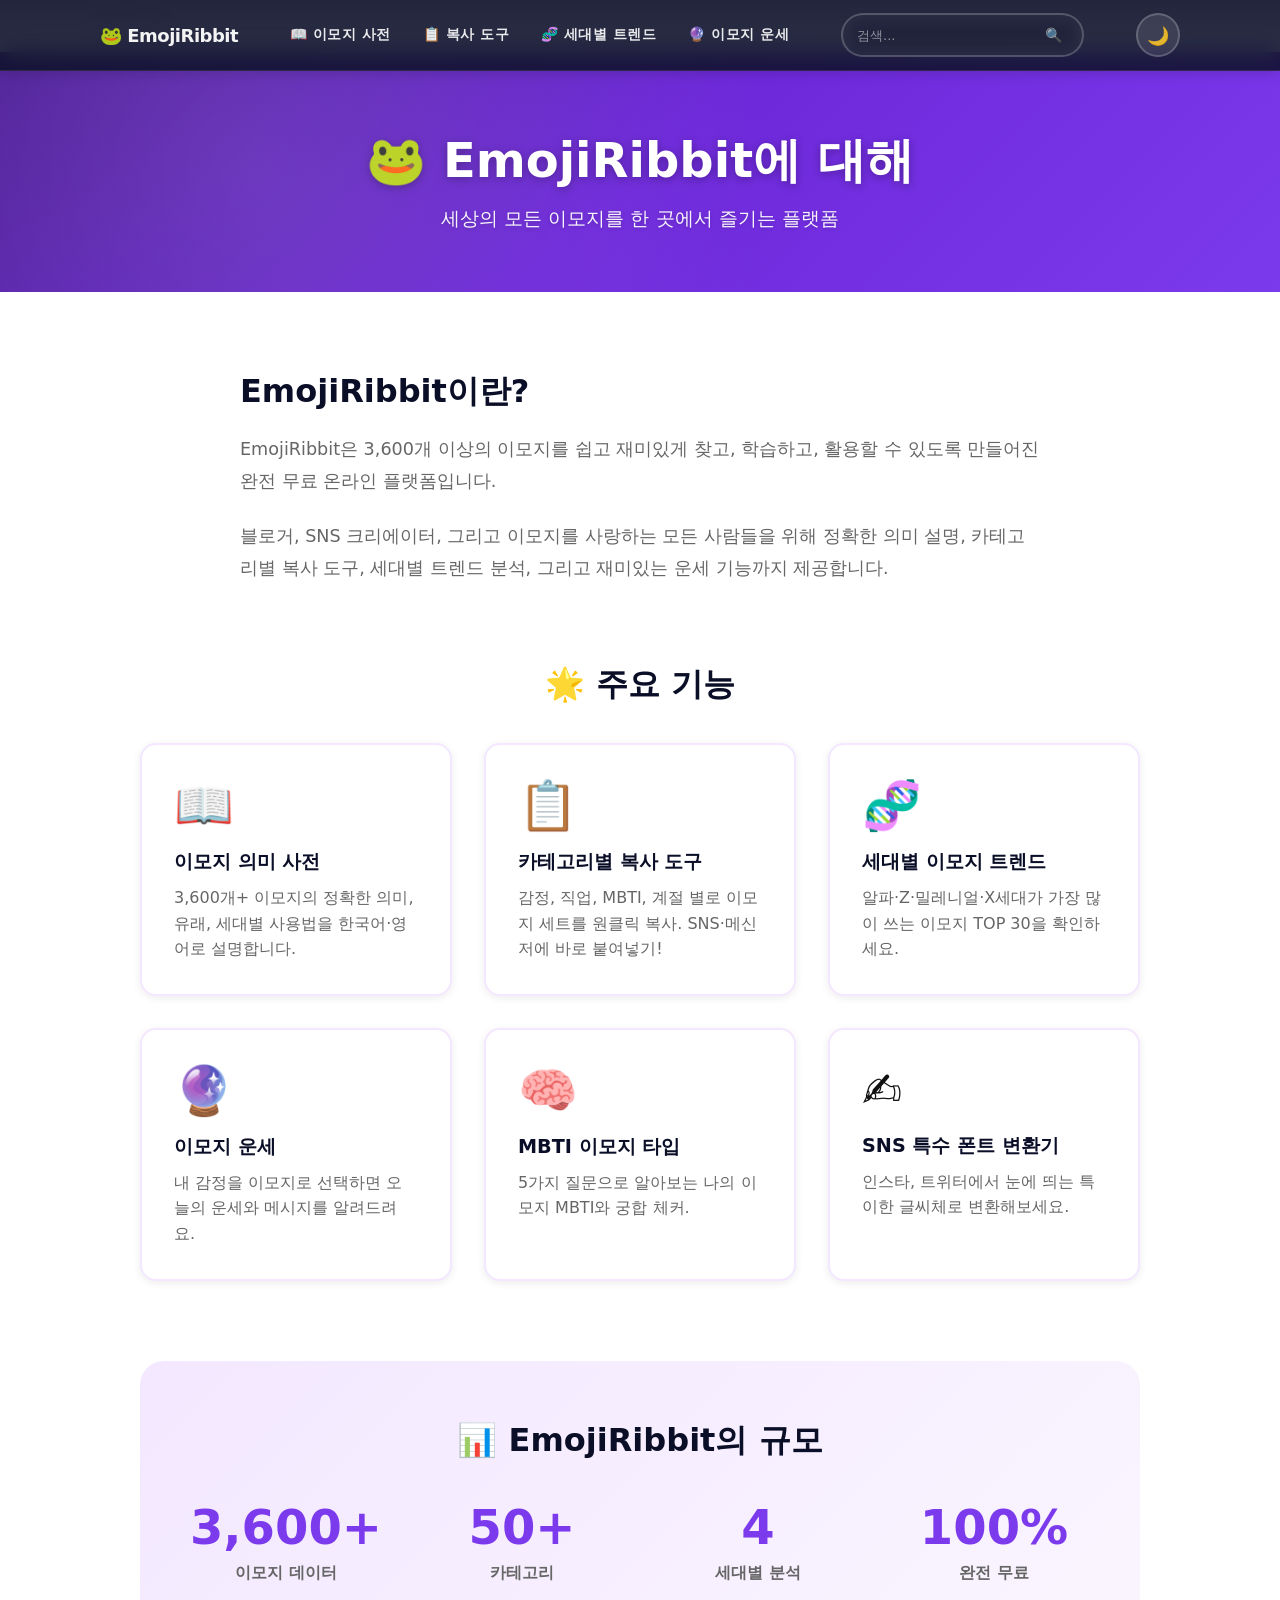
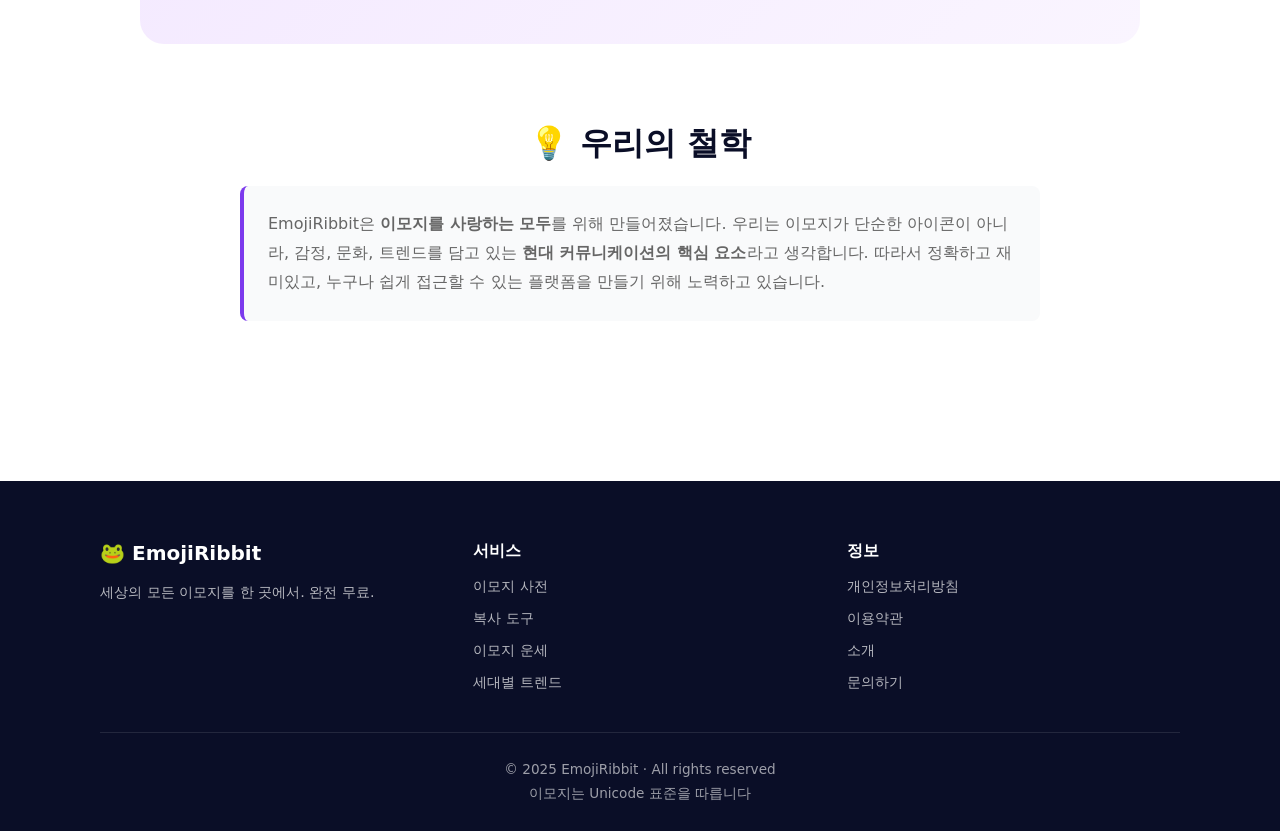
==== commit 0794a9dc: "문의 하기 문의하기" ====
--- a/ad-site-main/about.html
+++ b/ad-site-main/about.html
@@ -236,6 +236,7 @@
               <li><a href="privacy.html">개인정보처리방침</a></li>
               <li><a href="terms.html">이용약관</a></li>
               <li><a href="about.html">소개</a></li>
+              <li><a href="contact.html">문의하기</a></li>
             </ul>
           </div>
         </div>
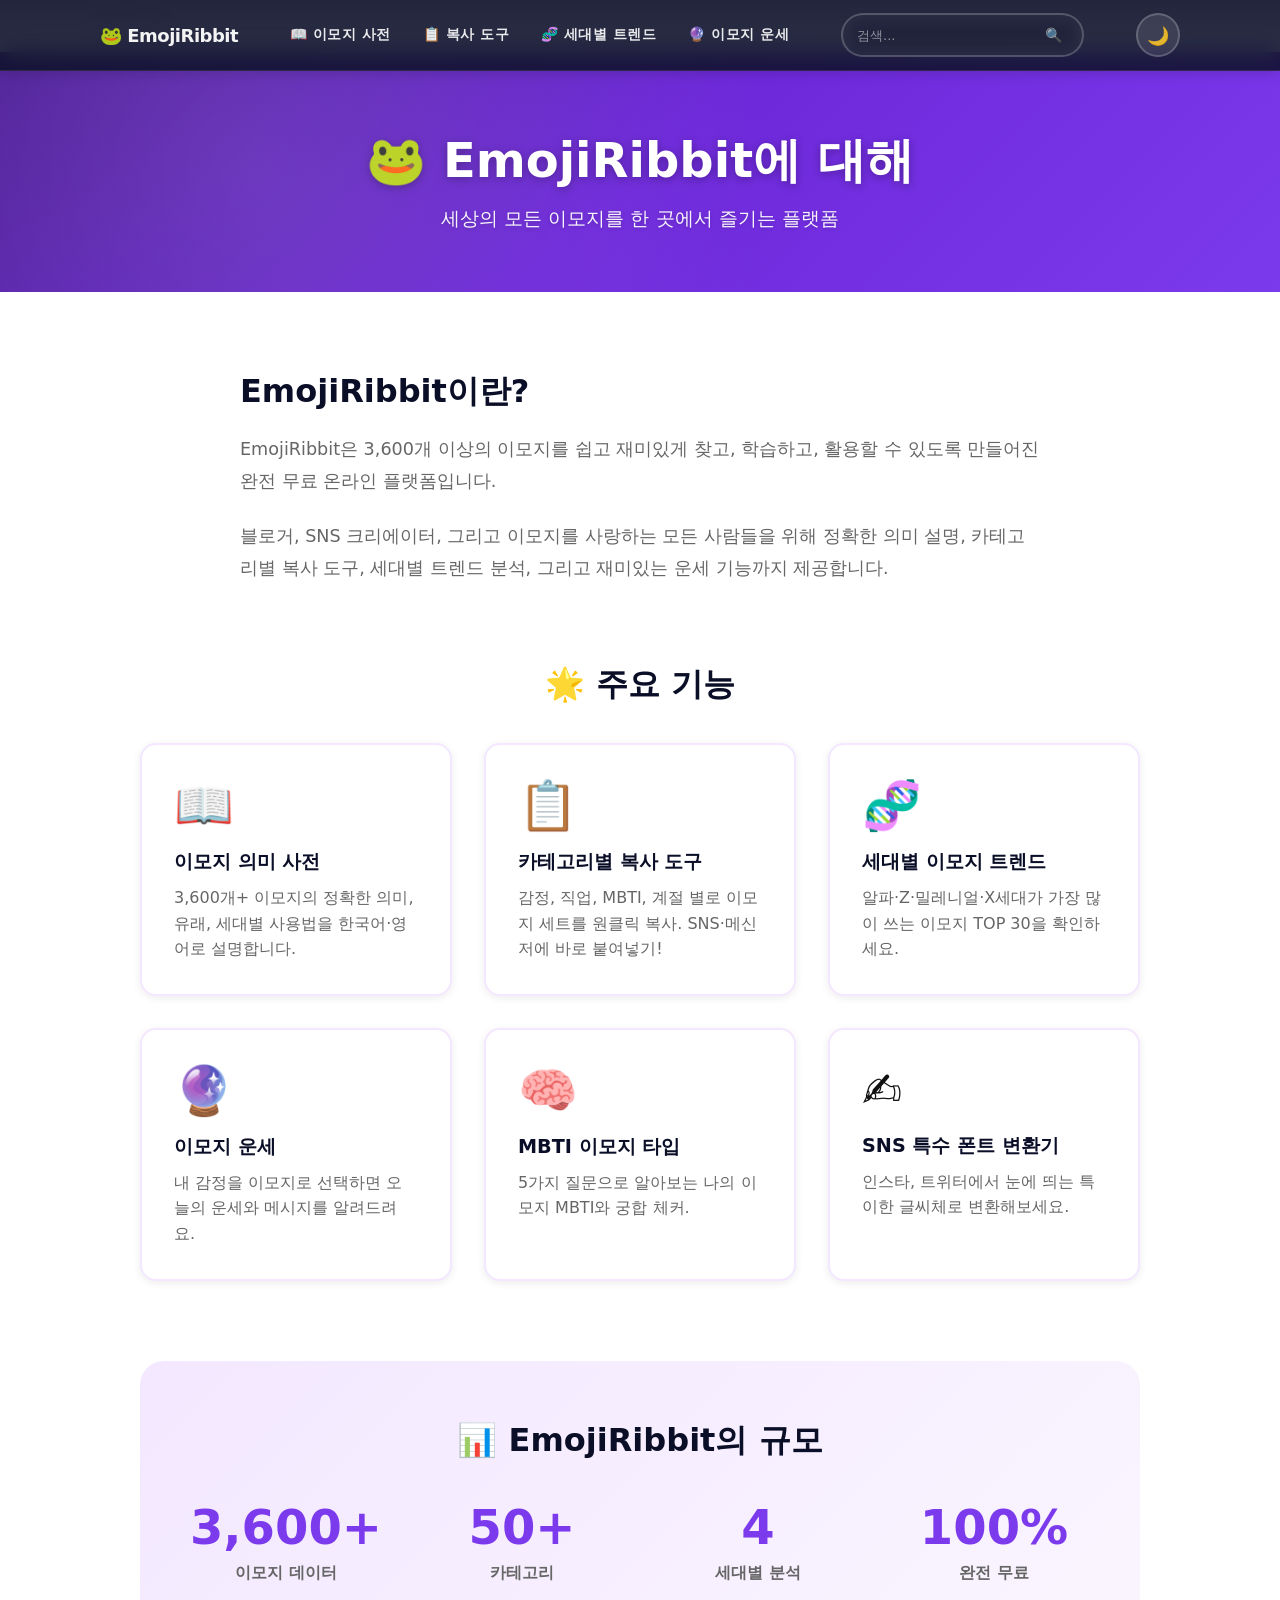
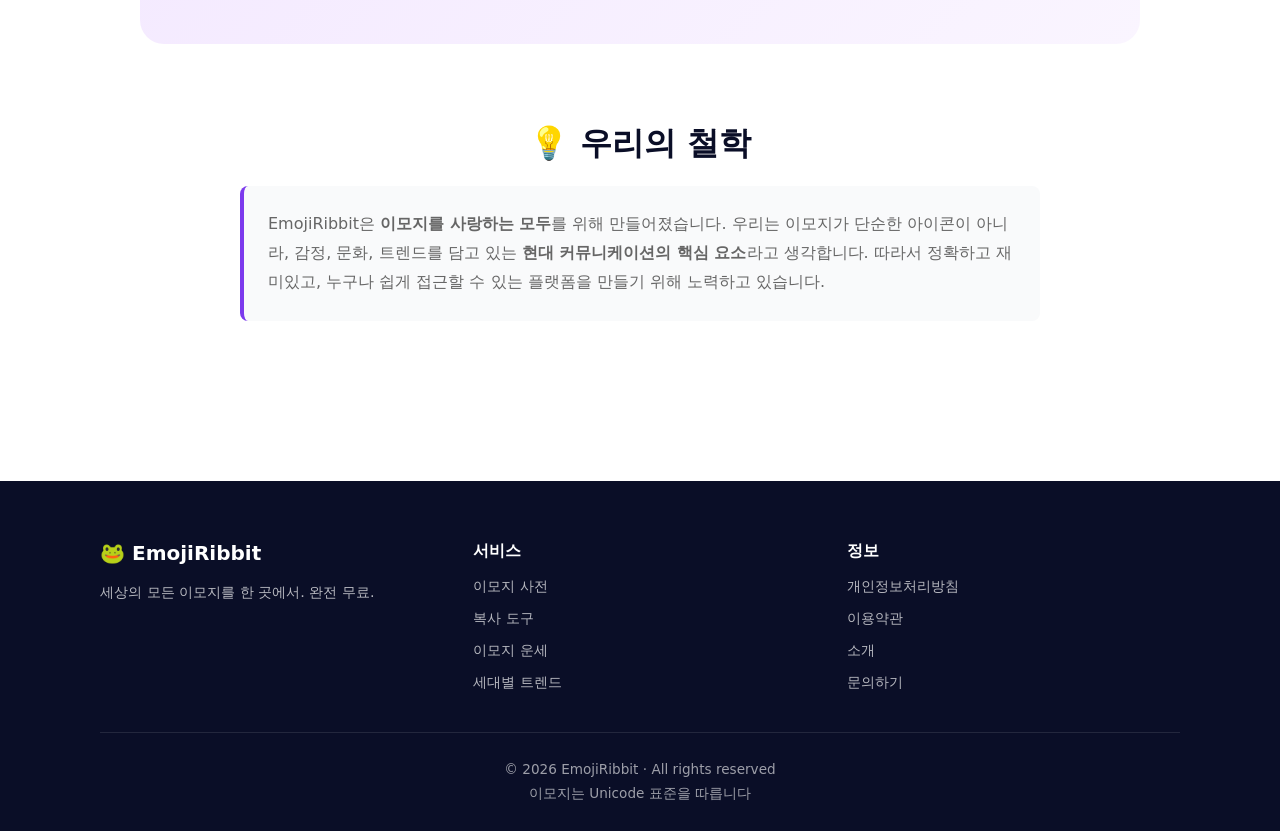
==== commit ad9db06c: "push push" ====
--- a/ad-site-main/about.html
+++ b/ad-site-main/about.html
@@ -5,6 +5,7 @@
     <meta name="viewport" content="width=device-width, initial-scale=1.0" />
     <title>소개 - EmojiRibbit</title>
     <meta name="description" content="EmojiRibbit에 대해 알아보세요" />
+    <link rel="canonical" href="https://emojiribbit.com/about.html" />
 
     <!-- Favicon -->
     <link rel="icon" type="image/x-icon" href="assets/images/icon/favicon.ico" />
@@ -15,6 +16,8 @@
     <link rel="stylesheet" href="assets/css/commons.css" />
     <link rel="stylesheet" href="assets/css/style.css" />
     <link rel="stylesheet" href="assets/css/subpage.css" />
+    <script async src="https://pagead2.googlesyndication.com/pagead/js/adsbygoogle.js?client=ca-pub-8983618705981128"
+     crossorigin="anonymous"></script>
   </head>
 
   <body>
@@ -241,7 +244,7 @@
           </div>
         </div>
         <div class="site-footer__bottom">
-          <p>&copy; 2025 EmojiRibbit · All rights reserved</p>
+          <p>&copy; 2026 EmojiRibbit · All rights reserved</p>
           <p>이모지는 Unicode 표준을 따릅니다</p>
         </div>
       </div>
